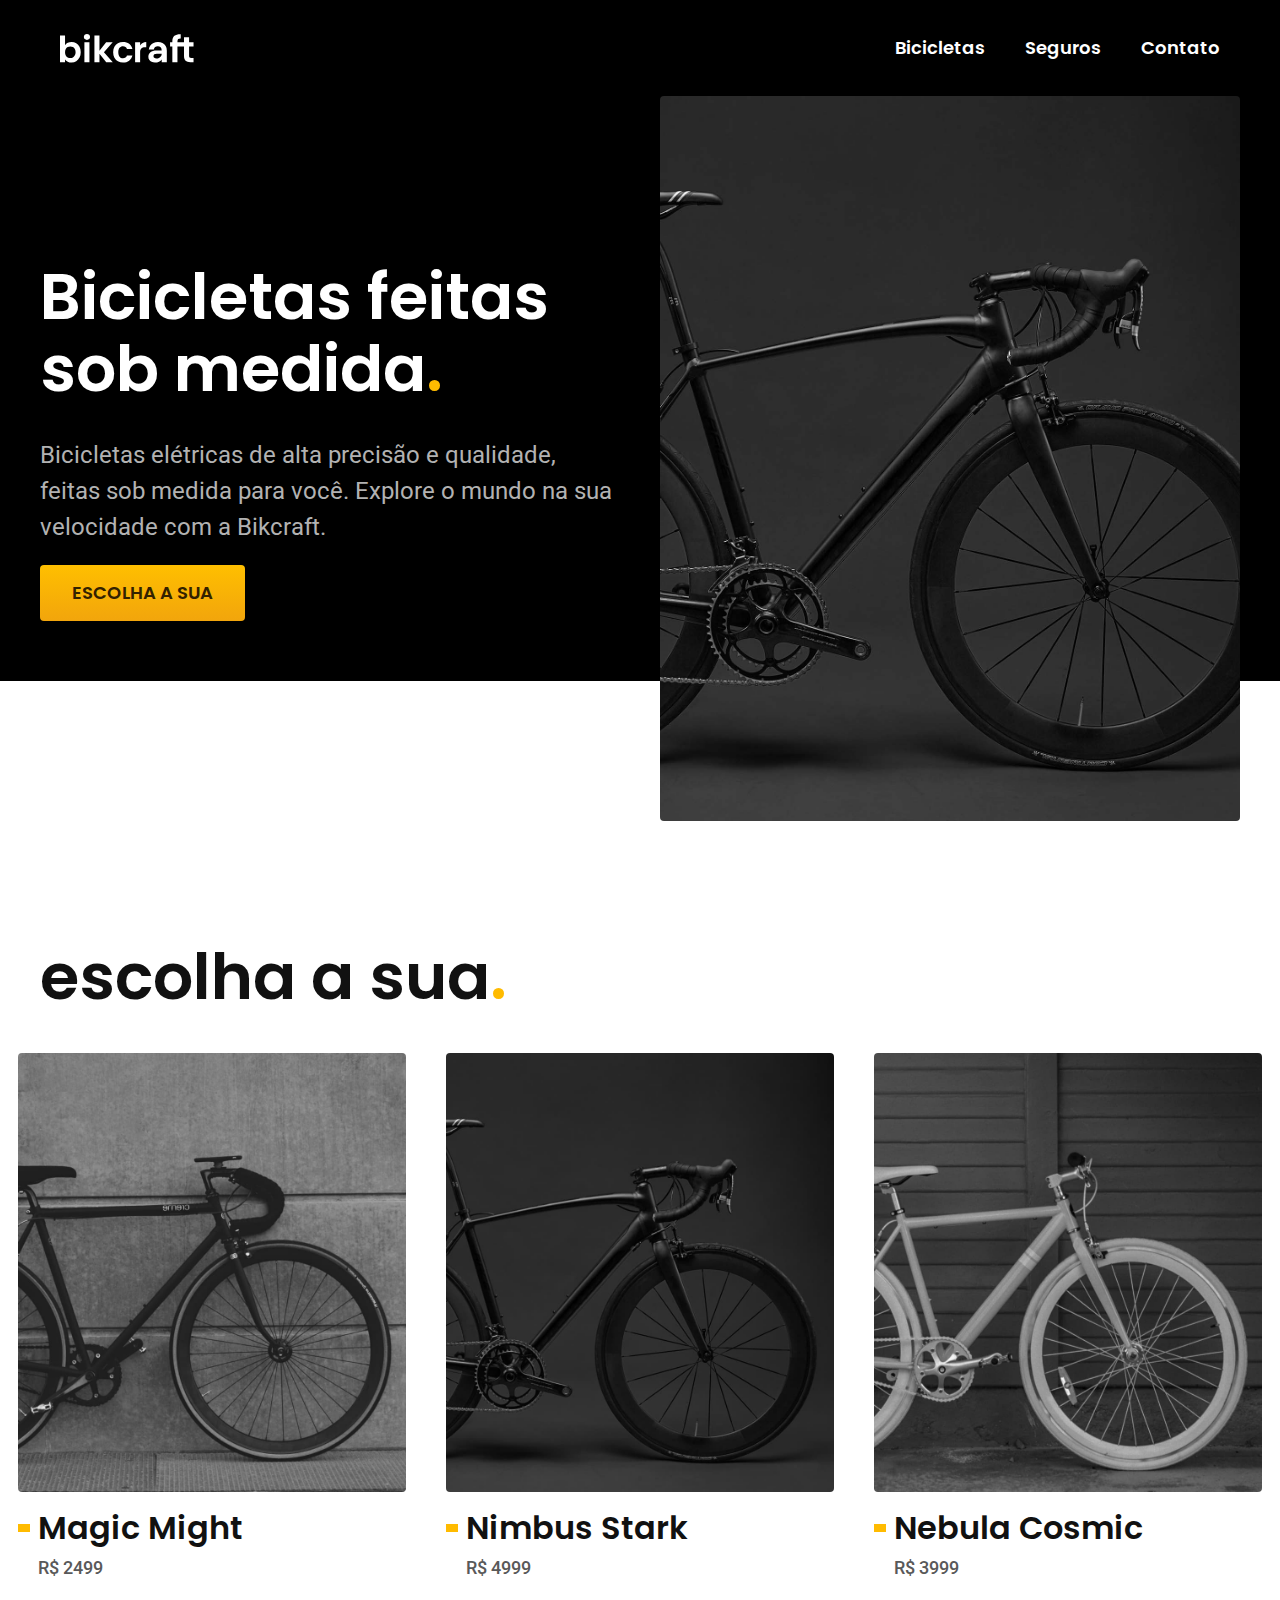
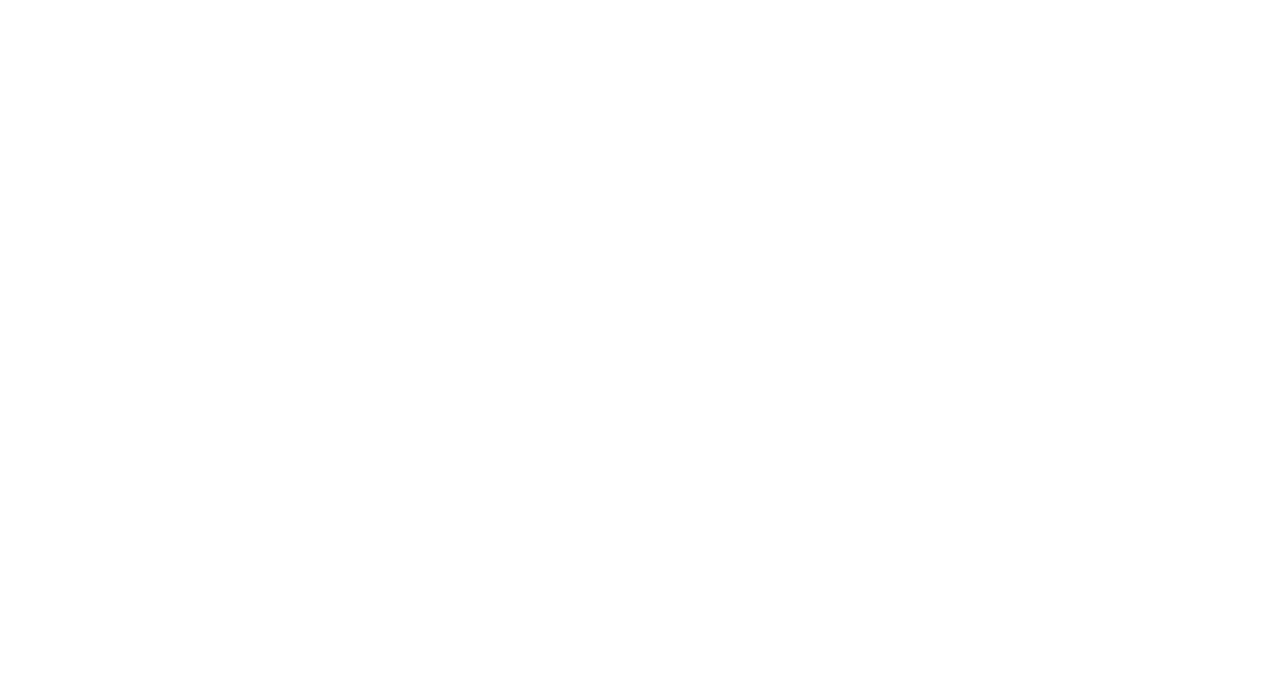
==== index.html @ 918ca27c "somes updates" ====
<!DOCTYPE html>
<html lang="pt-br">

<head>
  <meta charset="UTF-8">
  <meta http-equiv="X-UA-Compatible" content="IE=edge">
  <meta name="viewport" content="width=device-width, initial-scale=1.0">
  <title>Bikcraft - Bicicletas Elétricas</title>
  <meta name="description" content="Bicicletas elétricas de alta precisão e qualidade, feitas sob medida para o cliente. Explore o mundo na sua velocidade com a Bikcraft.">
  <link rel="preconnect" href="https://fonts.googleapis.com">
  <link rel="preconnect" href="https://fonts.gstatic.com" crossorigin>
  <link href="https://fonts.googleapis.com/css2?family=Poppins:wght@400;500;600&family=Roboto:wght@400;500&display=swap" rel="stylesheet">
  <link rel="stylesheet" href="./css/style.css">
</head>

<body>
  <header class="header-bg">
    <div class="header container">
      <a href="./">
        <img src="./img/bikcraft.svg" alt="Bikcraft">
      </a>
      <nav aria-label="primaria">
        <ul class="header-menu font-1-m-b cor-0">
          <li><a href="./bicicletas.html">Bicicletas</a></li>
          <li><a href="./seguros.html">Seguros</a></li>
          <li><a href="./contato.html">Contato</a></li>
        </ul>
      </nav>
    </div>
  </header>
  <main class="introducao-bg">
    <div class="introducao container">
      <div class="introducao-conteudo">
        <h1 class="font-1-xxl cor-0">Bicicletas feitas sob medida<span class="cor-p1">.</span></h1>
        <p class="font-2-l cor-5">Bicicletas elétricas de alta precisão e qualidade, feitas sob medida para você. Explore o mundo na sua velocidade com a Bikcraft.</p>
        <a class="botao" href="./bicicletas.html">Escolha a sua</a>
      </div>
      <div>
        <img src="./img/fotos/introducao.jpg" alt="Bicicleta elétrica preta">
      </div>
    </div>
  </main>
  <article class="bicicleta-lista">
    <h2 class="container font-1-xxl cor-11">escolha a sua<span class="cor-p1">.</span></h2>
    <ul >
      <li>
        <a href="./bicicletas/magic.html">
          <img src="./img/bicicletas/magic-home.jpg" alt="Bicileta Preta" width="460" height="520">
          <h3 class="font-1-xl cor-11">Magic Might</h3>
          <span class="font-2-m cor-8">R$ 2499</span>
        </a>
      </li>
      <li>
        <a href="./bicicletas/magic.html">
          <img src="./img/bicicletas/nimbus-home.jpg" alt="Bicileta Preta" width="460" height="520">
          <h3 class="font-1-xl cor-11">Nimbus Stark</h3>
          <span class="font-2-m cor-8">R$ 4999</span>
        </a>
      </li>
      <li>
        <a href="./bicicletas/magic.html">
          <img src="./img/bicicletas/nebula-home.jpg" alt="Bicicleta branca" width="460" height="520">
          <h3 class="font-1-xl cor-11">Nebula Cosmic</h3>
          <span class="font-2-m cor-8">R$ 3999</span>
        </a>
      </li>
    </ul>
  </article>
  <article class="tecnologia-bg"></article>
</body>

</html>
---- css/style.css ----
@import url(./global/global.css);
@import url(./utilidades/cores.css);
@import url(./utilidades/tipografia.css);
@import url(./global/header.css);

/* Utilidades */
@import url(./utilidades/componentes.css);

/* Home */

@import url(./home/introducao.css);

/* Bicicletas */

@import url(./bicicletas/bicicleta-lista.css);
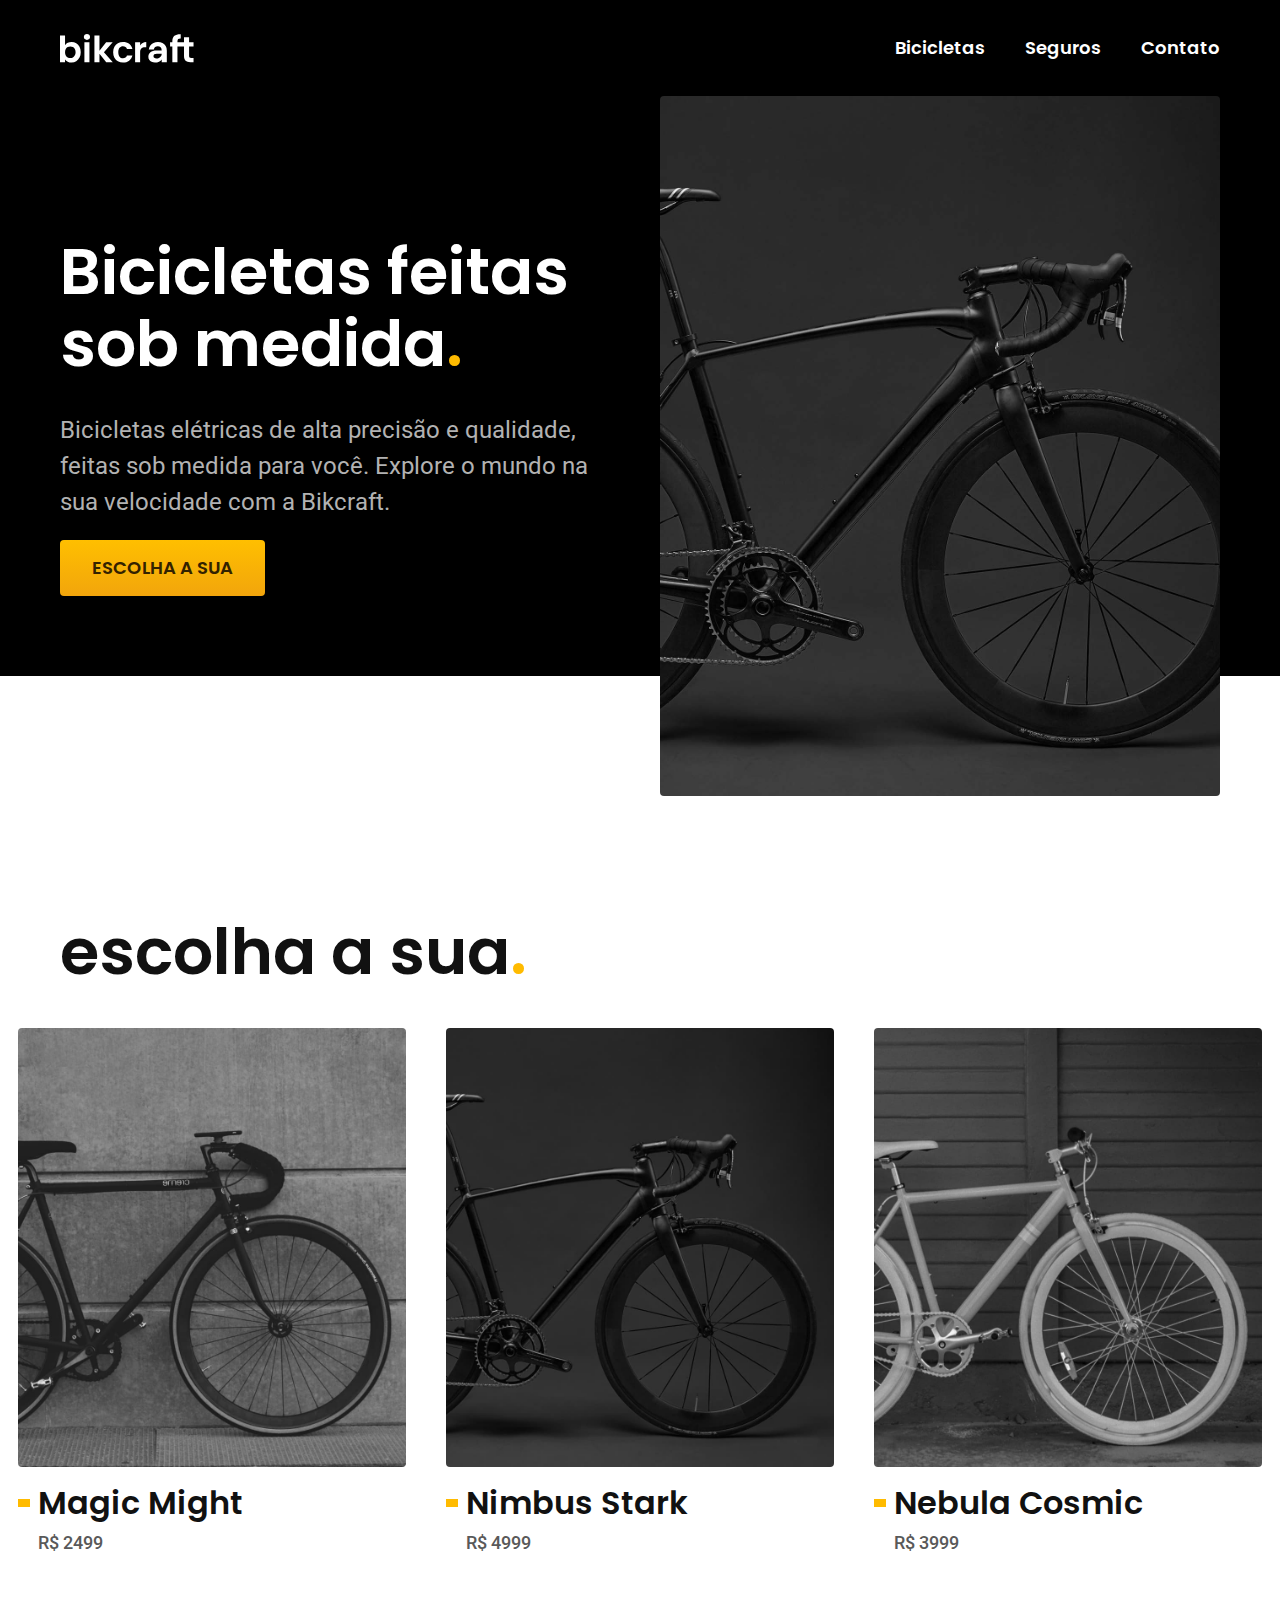
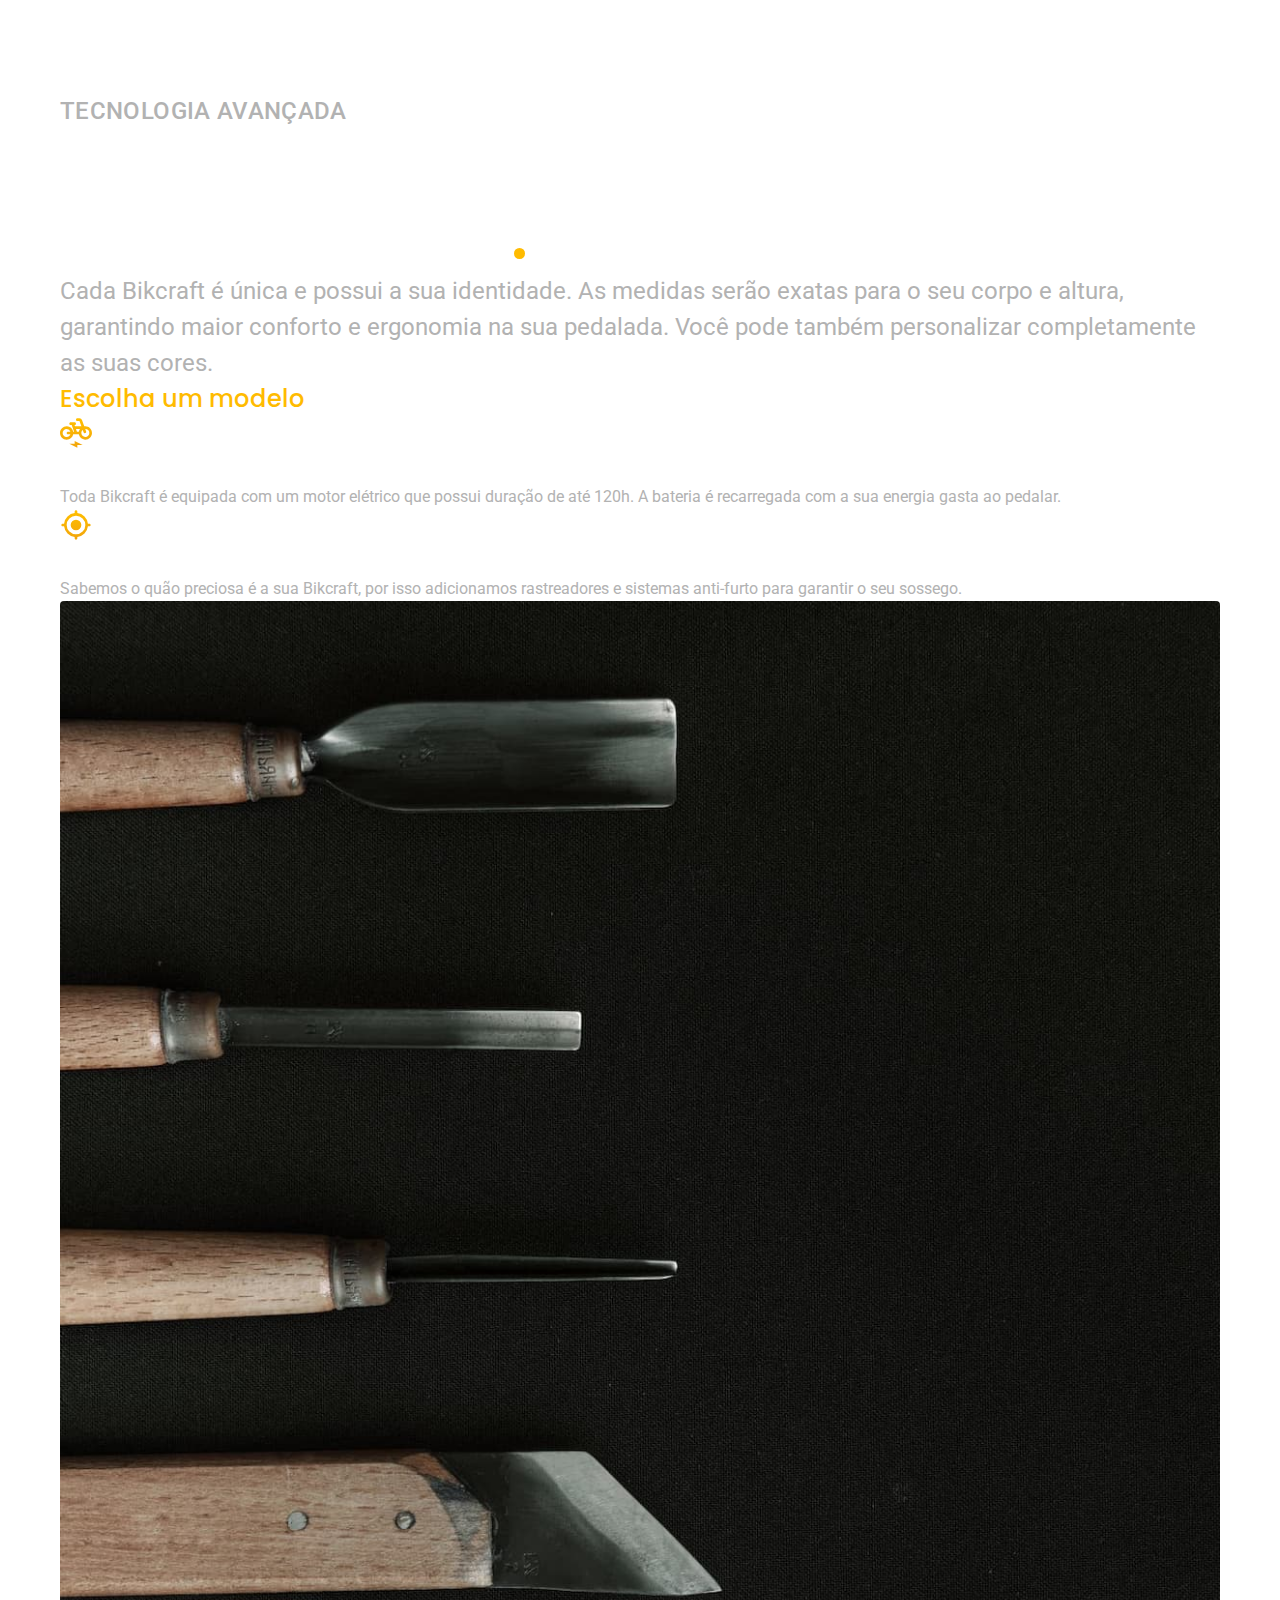
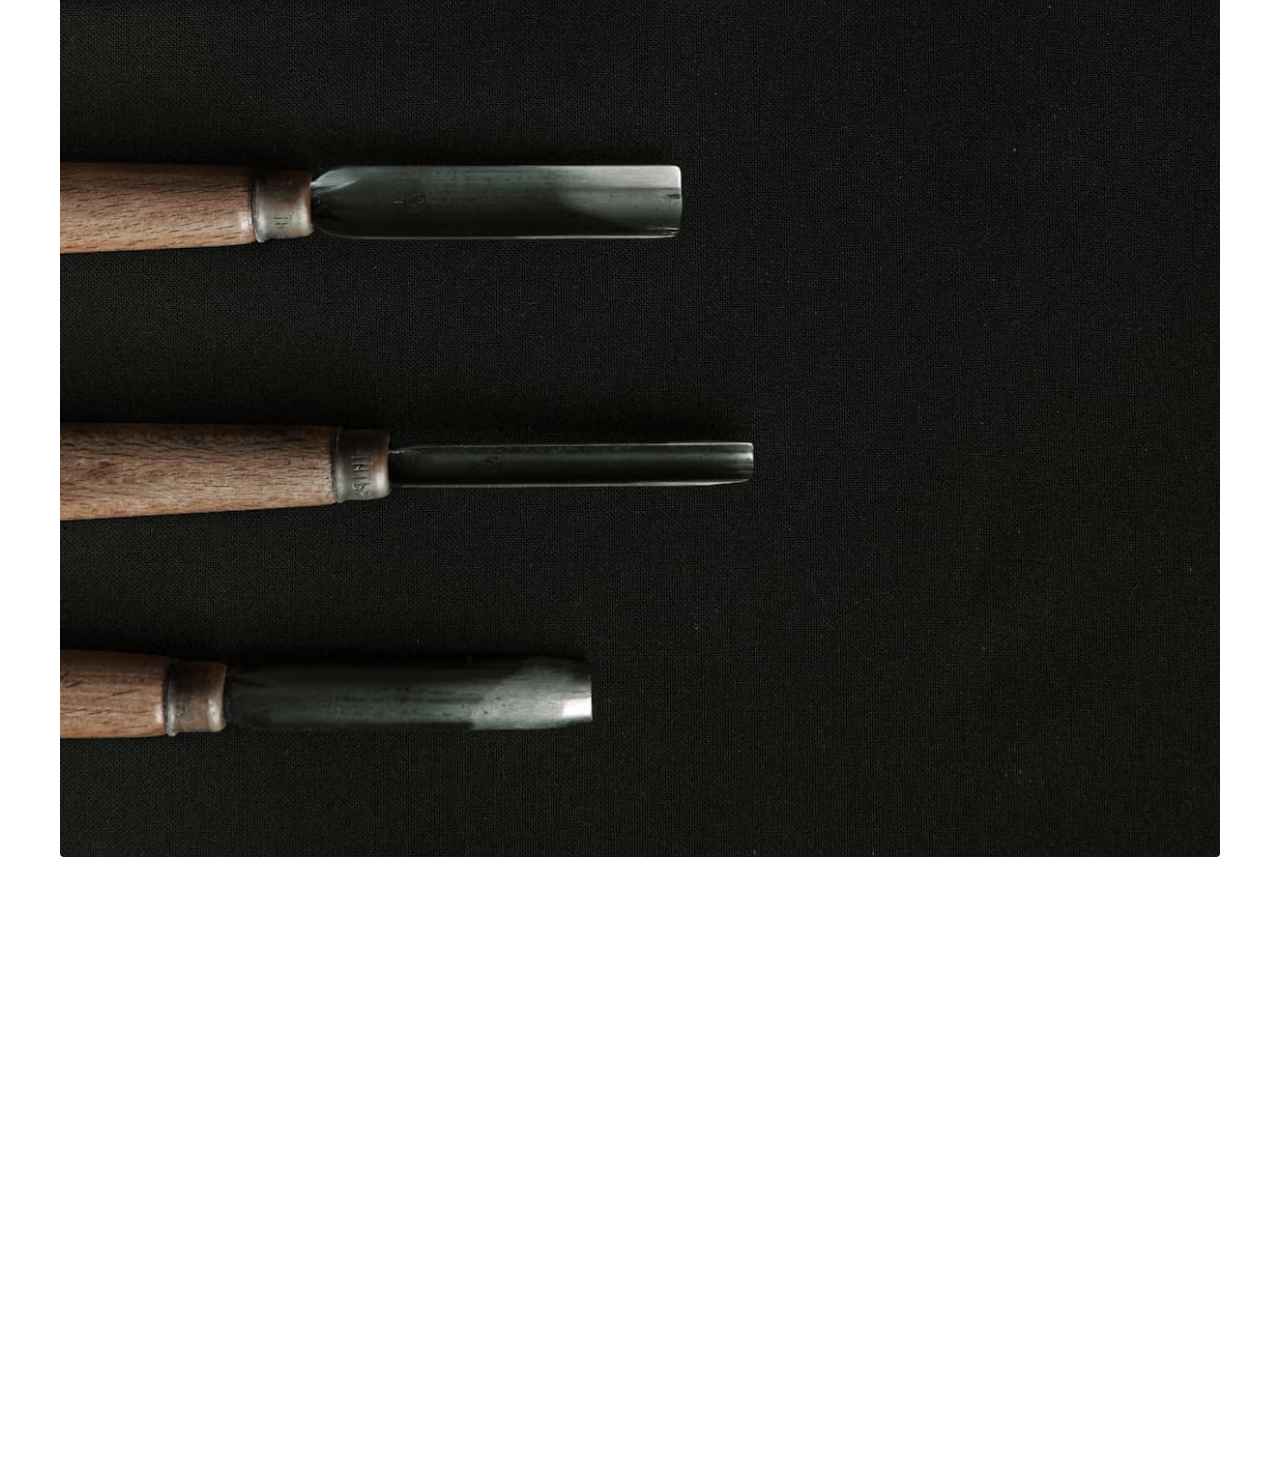
==== commit 0b84a131: "updates" ====
--- a/index.html
+++ b/index.html
@@ -11,6 +11,7 @@
   <link rel="preconnect" href="https://fonts.gstatic.com" crossorigin>
   <link href="https://fonts.googleapis.com/css2?family=Poppins:wght@400;500;600&family=Roboto:wght@400;500&display=swap" rel="stylesheet">
   <link rel="stylesheet" href="./css/style.css">
+  <link rel="shortcut icon" href="./favicon.svg" type="image/x-icon">
 </head>
 
 <body>
@@ -42,7 +43,7 @@
   </main>
   <article class="bicicleta-lista">
     <h2 class="container font-1-xxl cor-11">escolha a sua<span class="cor-p1">.</span></h2>
-    <ul >
+    <ul>
       <li>
         <a href="./bicicletas/magic.html">
           <img src="./img/bicicletas/magic-home.jpg" alt="Bicileta Preta" width="460" height="520">
@@ -66,7 +67,32 @@
       </li>
     </ul>
   </article>
-  <article class="tecnologia-bg"></article>
+  <article class="tecnologia-bg">
+    <div class="tecnologia container">
+      <div class="tecnologia-conteudo">
+        <span class="font-2-l-b cor-5">Tecnologia Avançada</span>
+        <h2 class="font-1-xxl cor-0">você escolhe as suas cores e componentes<span class="cor-p1">.</span>
+        </h2>
+        <p class="font-2-l cor-5">Cada Bikcraft é única e possui a sua identidade. As medidas serão exatas para o seu corpo e altura, garantindo maior conforto e ergonomia na sua pedalada. Você pode também personalizar completamente as suas cores.</p>
+        <a href="./bicicletas.html" class="font-1-l cor-p1">Escolha um modelo</a>
+        <div class="tecnologia-vantagens">
+          <div>
+            <img src="./img/icones/eletrica.svg" alt="">
+            <h3 class="cor-0 font-1-l">Motor Elétrico</h3>
+            <p class="font-2-s cor-5">Toda Bikcraft é equipada com um motor elétrico que possui duração de até 120h. A bateria é recarregada com a sua energia gasta ao pedalar.</p>
+          </div>
+          <div>
+            <img src="./img/icones/rastreador.svg" alt="">
+            <h3 class="cor-0 font-1-l">Rastreador</h3>
+            <p class="font-2-s cor-5">Sabemos o quão preciosa é a sua Bikcraft, por isso adicionamos rastreadores e sistemas anti-furto para garantir o seu sossego.</p>
+          </div>
+        </div>
+      </div>
+      <div class="tecnologia-imagem">
+        <img src="./img/fotos/tecnologia.jpg" alt="">
+      </div>
+    </div>
+  </article>
 </body>
 
 </html>--- a/css/style.css
+++ b/css/style.css
@@ -9,7 +9,8 @@
 /* Home */
 
 @import url(./home/introducao.css);
+@import url(./home/tecnologias.css);
 
 /* Bicicletas */
 
-@import url(./bicicletas/bicicleta-lista.css);+@import url(./bicicletas/bicicleta-lista.css);
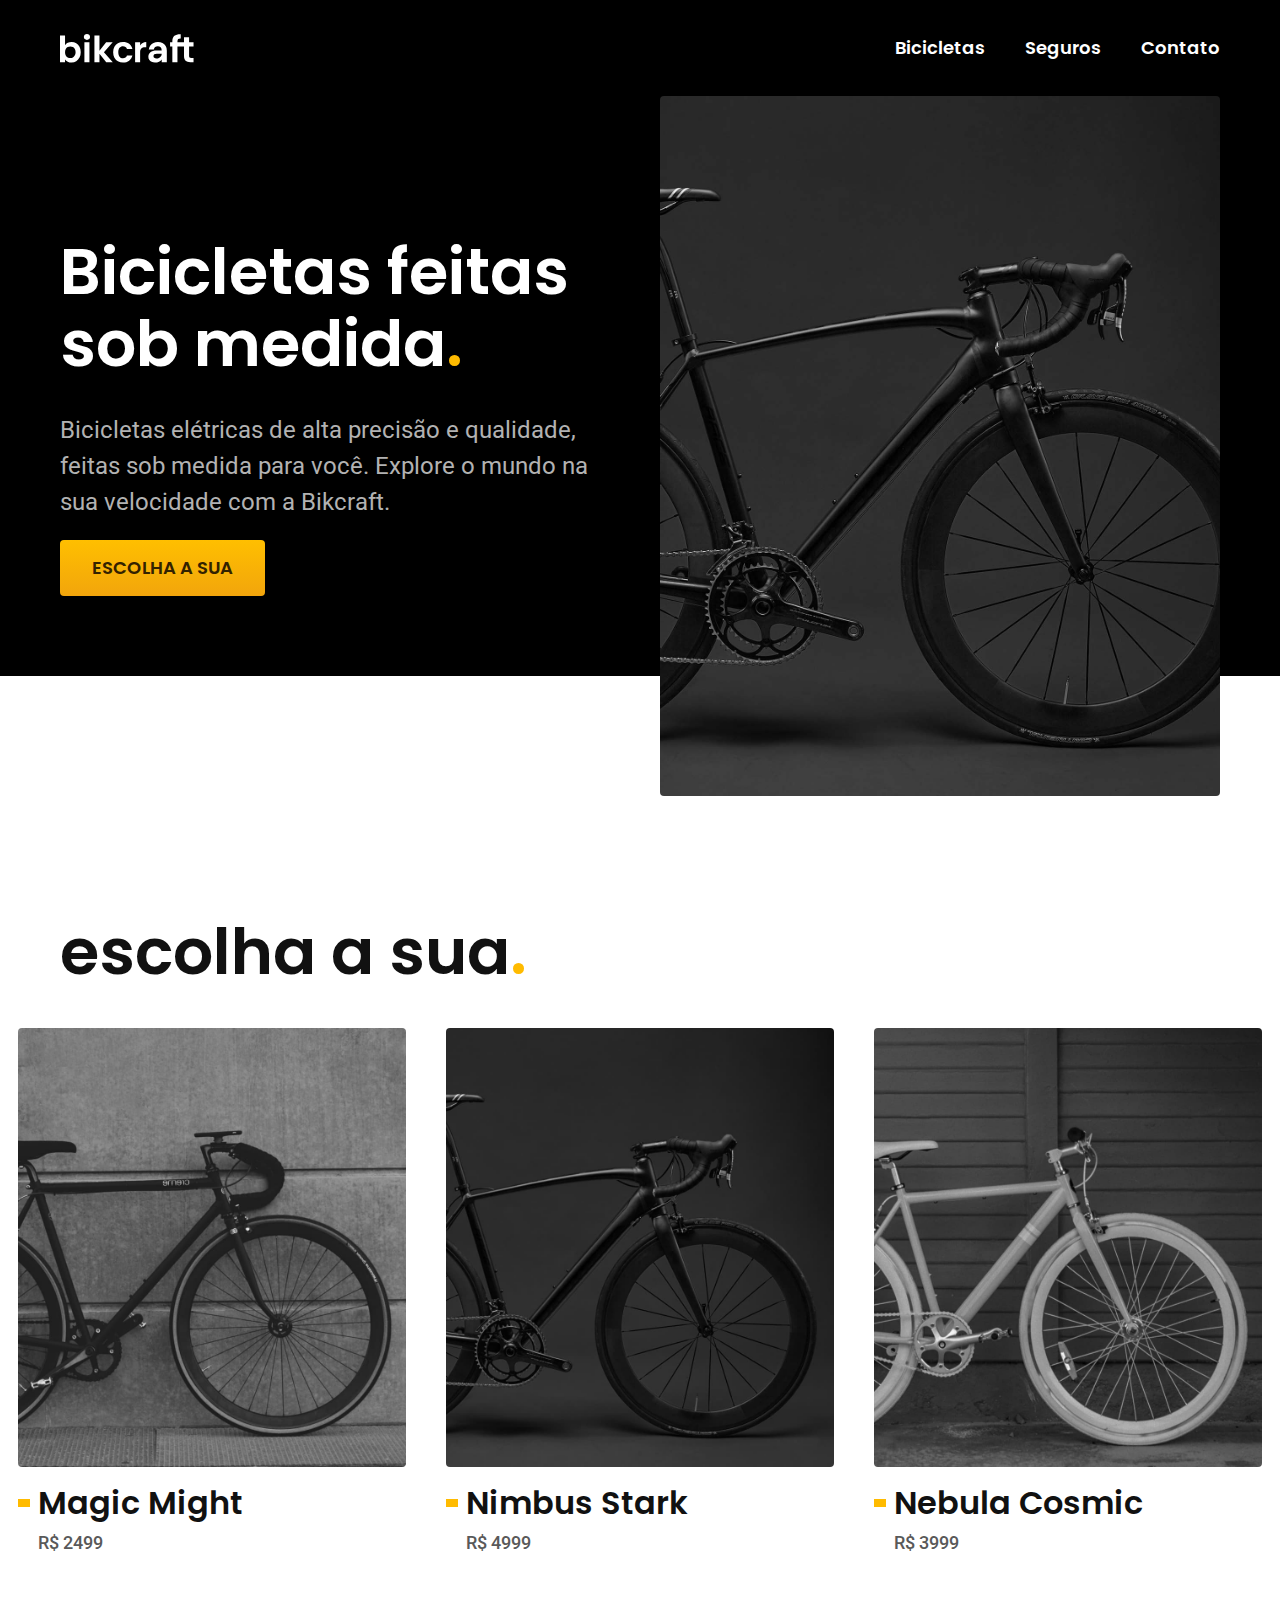
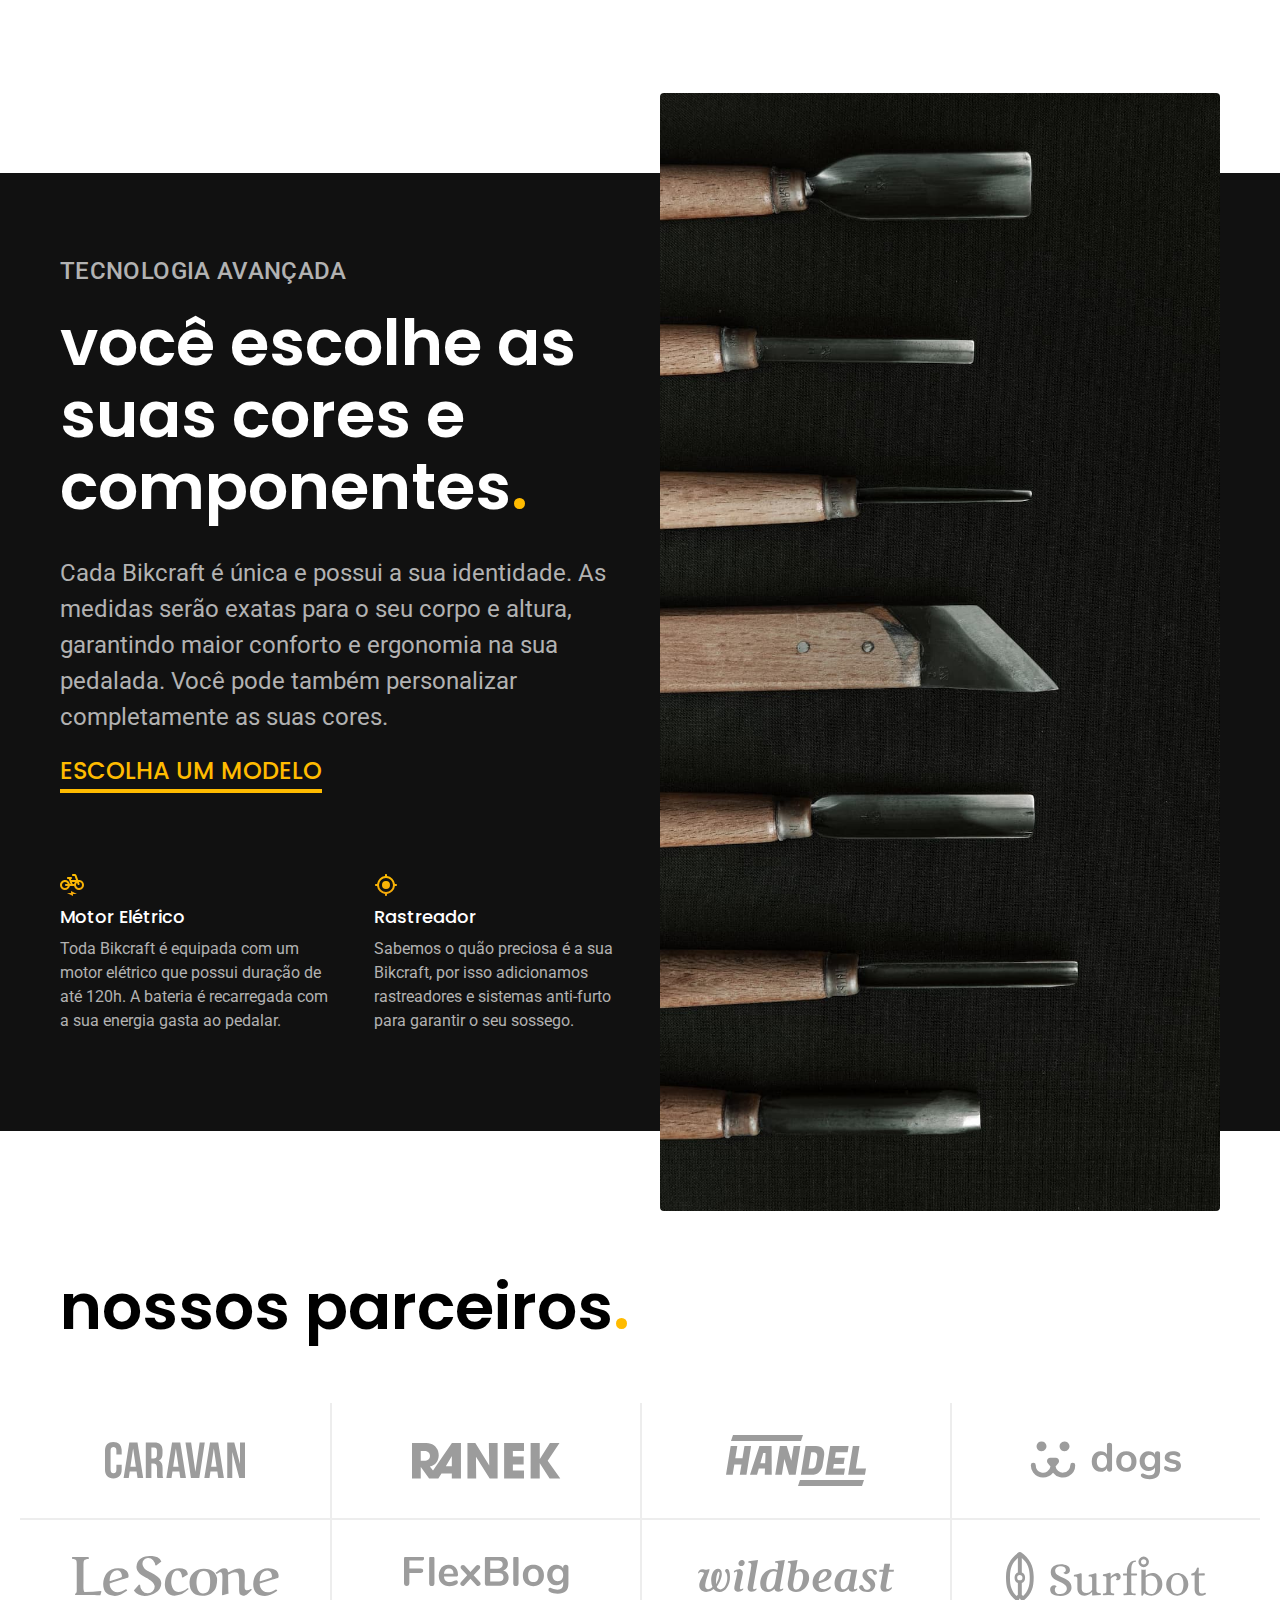
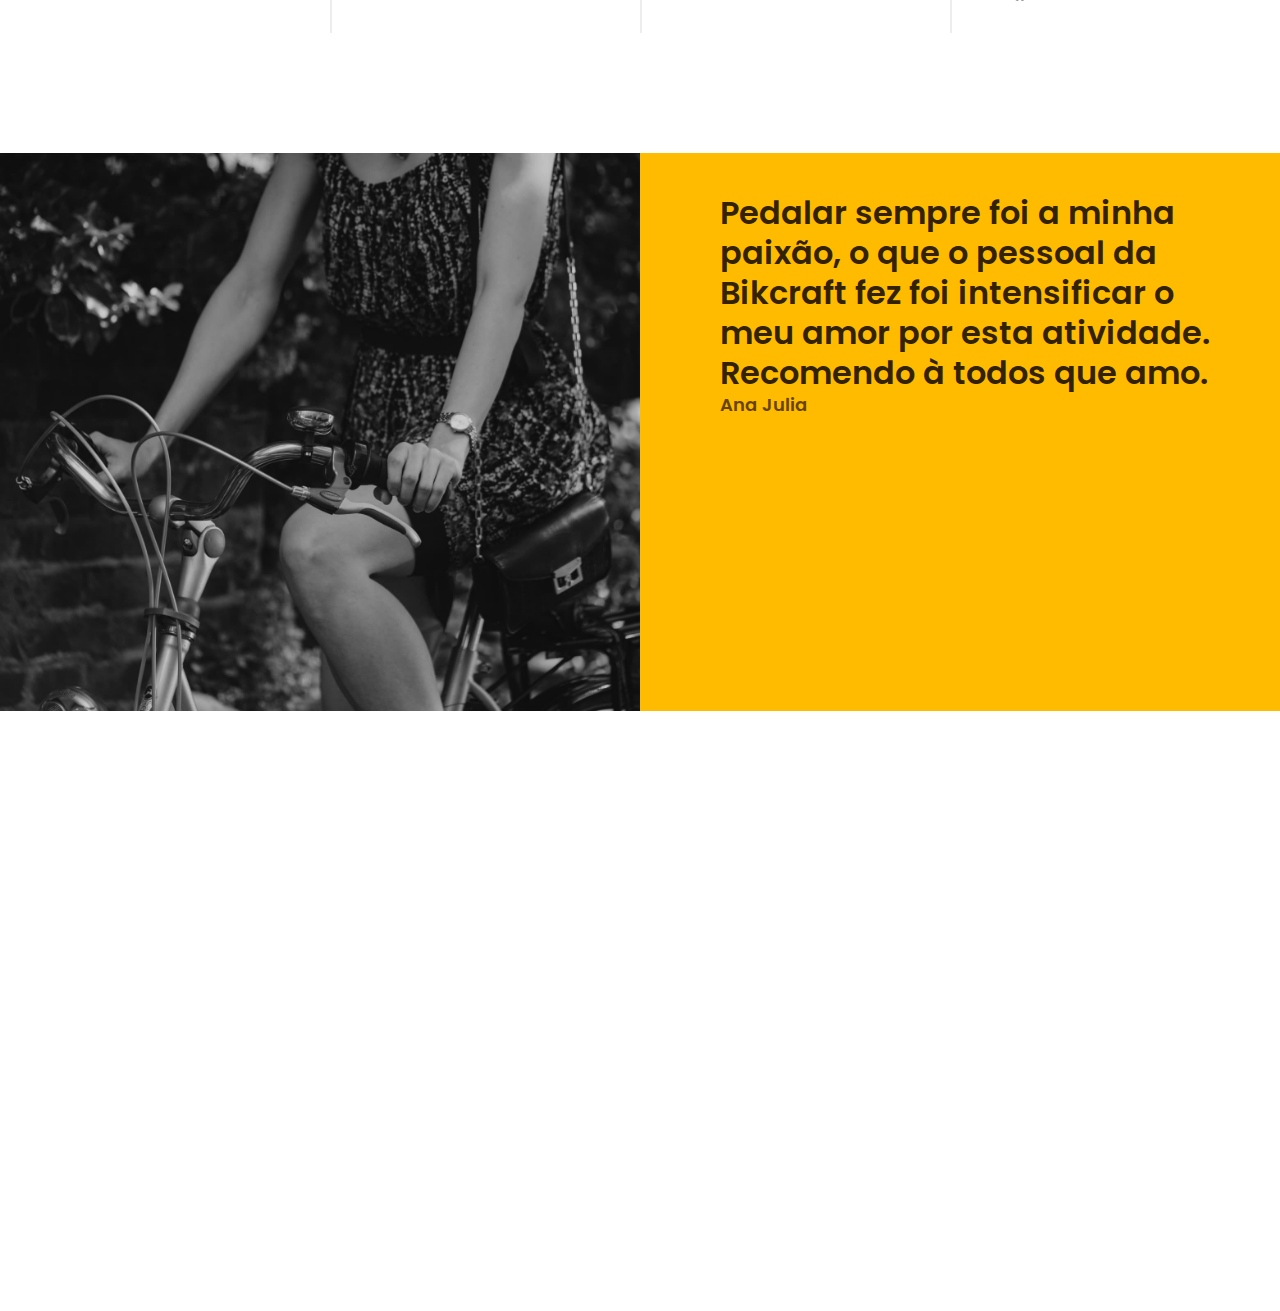
==== commit fef163d7: "some updates" ====
--- a/index.html
+++ b/index.html
@@ -41,7 +41,7 @@
       </div>
     </div>
   </main>
-  <article class="bicicleta-lista">
+  <article class="bicicletas-lista">
     <h2 class="container font-1-xxl cor-11">escolha a sua<span class="cor-p1">.</span></h2>
     <ul>
       <li>
@@ -77,13 +77,13 @@
         <a href="./bicicletas.html" class="font-1-l cor-p1">Escolha um modelo</a>
         <div class="tecnologia-vantagens">
           <div>
-            <img src="./img/icones/eletrica.svg" alt="">
-            <h3 class="cor-0 font-1-l">Motor Elétrico</h3>
+            <img src="./img/icones/eletrica.svg" width="24" height="24" alt="">
+            <h3 class="cor-0 font-1-m">Motor Elétrico</h3>
             <p class="font-2-s cor-5">Toda Bikcraft é equipada com um motor elétrico que possui duração de até 120h. A bateria é recarregada com a sua energia gasta ao pedalar.</p>
           </div>
           <div>
-            <img src="./img/icones/rastreador.svg" alt="">
-            <h3 class="cor-0 font-1-l">Rastreador</h3>
+            <img src="./img/icones/rastreador.svg" width="24" height="24" alt="">
+            <h3 class="cor-0 font-1-m">Rastreador</h3>
             <p class="font-2-s cor-5">Sabemos o quão preciosa é a sua Bikcraft, por isso adicionamos rastreadores e sistemas anti-furto para garantir o seu sossego.</p>
           </div>
         </div>
@@ -93,6 +93,28 @@
       </div>
     </div>
   </article>
+  <section class="parceiros" aria-label="Nossos Parceiros">
+    <h2 class="container font-1-xxl">nossos parceiros<span class="cor-p1">.</span></h2>
+    <ul>
+      <li><img src="./img/parceiros/caravan.svg" width="140" height="38" alt="Caravan"></li>
+      <li><img src="./img/parceiros/ranek.svg" width="149" height="36" alt="Ranek"></li>
+      <li><img src="./img/parceiros/handel.svg" width="140" height="50" alt="Handel"></li>
+      <li><img src="./img/parceiros/dogs.svg" width="152" height="39" alt="Dogs"></li>
+      <li><img src="./img/parceiros/lescone.svg" width="208" height="41" alt="LeScone"></li>
+      <li><img src="./img/parceiros/flexblog.svg" width="165" height="38" alt="FlexBlog"></li>
+      <li><img src="./img/parceiros/wildbeast.svg" width="196" height="34" alt="Wildbeast"></li>
+      <li><img src="./img/parceiros/surfbot.svg" width="200" height="49" alt="Surfbot"></li>
+    </ul>
+  </section>
+  <section class="depoimento" aria-label="Depoimento">
+    <div><img src="./img/fotos/depoimento.jpg" width="1560" height="1360" alt="Pessoa pedalando uma bicicleta Bikcraft"></div>
+    <div class="depoimento-conteudo">
+      <blockquote class="font-1-xl cor-p5">
+        <p>Pedalar sempre foi a minha paixão, o que o pessoal da Bikcraft fez foi intensificar o meu amor por esta atividade. Recomendo à todos que amo.</p>
+      </blockquote>
+      <span class="font-1-m-b cor-p4">Ana Julia</span>
+    </div>
+  </section>
 </body>
 
 </html>--- a/css/style.css
+++ b/css/style.css
@@ -10,7 +10,10 @@
 
 @import url(./home/introducao.css);
 @import url(./home/tecnologias.css);
+@import url(./home/parceiros.css);
+@import url(./home/depoimento.css);
+
 
 /* Bicicletas */
 
-@import url(./bicicletas/bicicleta-lista.css);
+@import url(./bicicletas/bicicletas-lista.css);
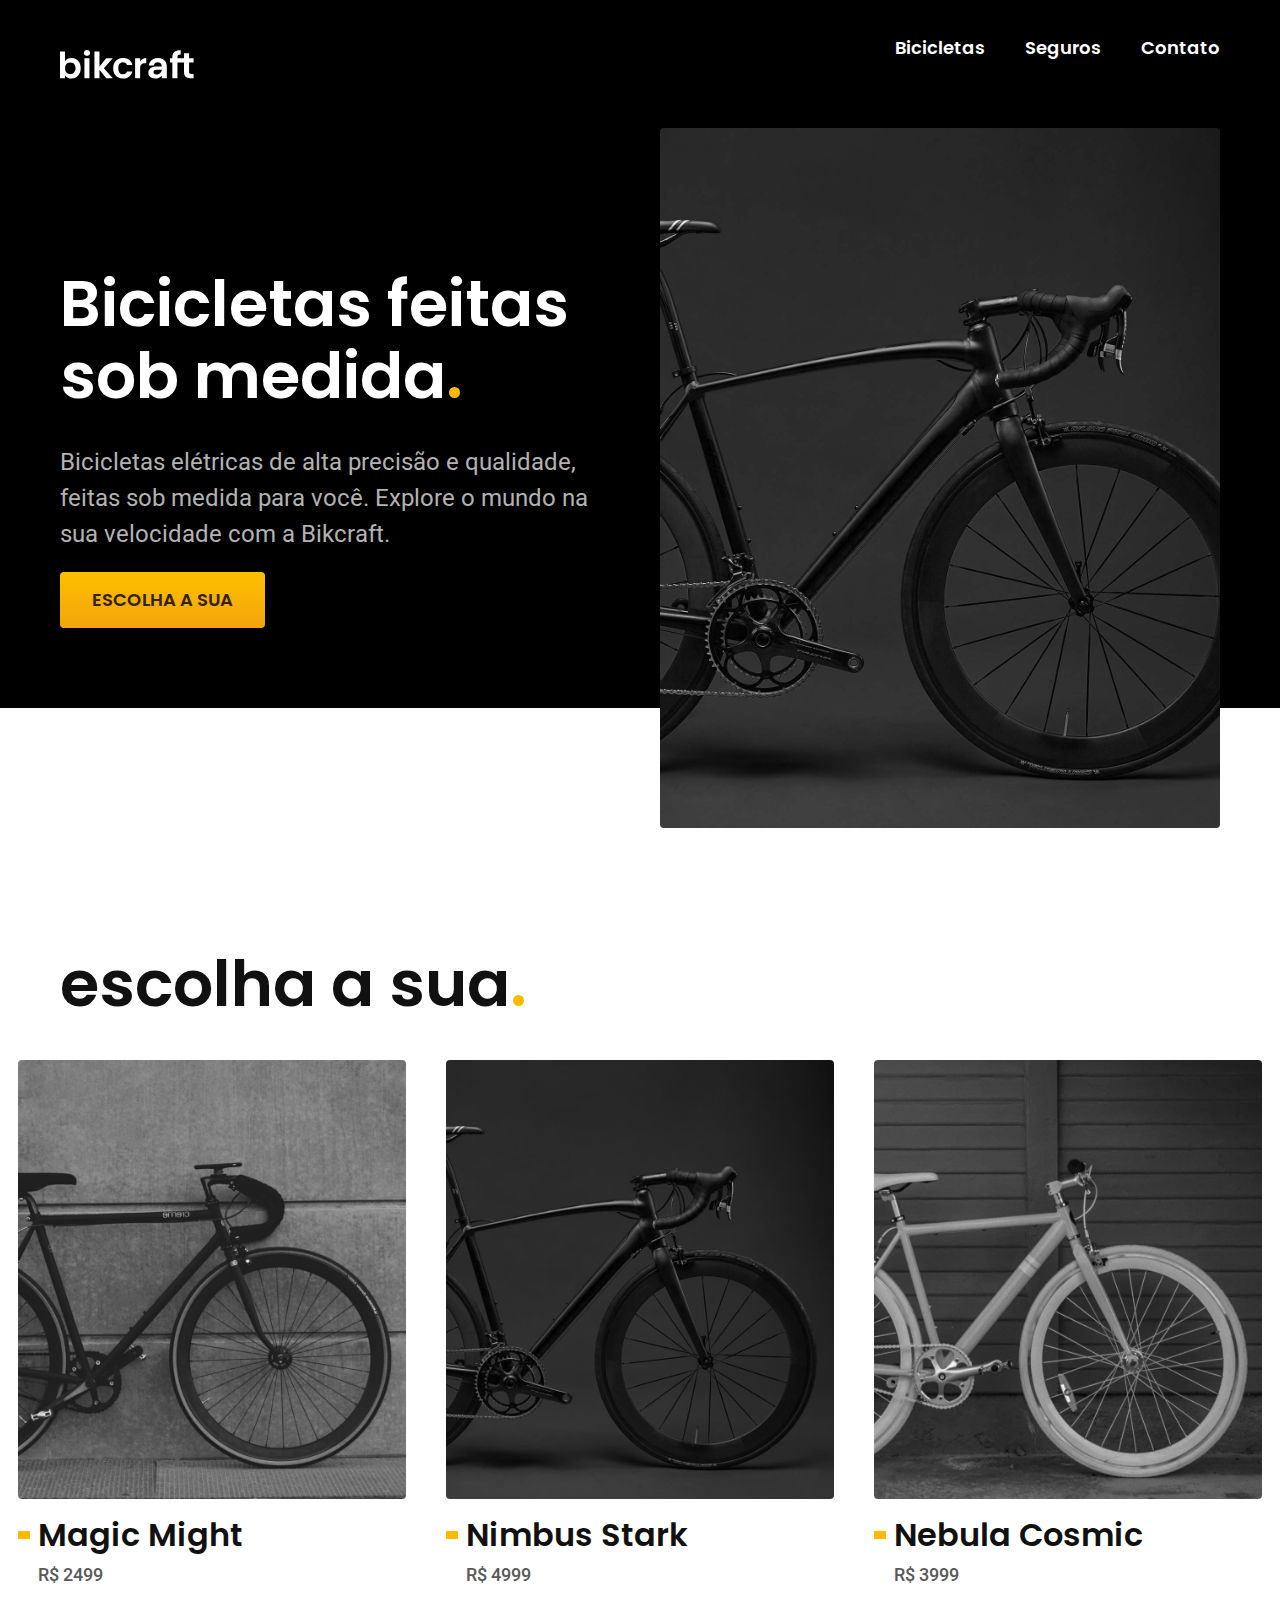
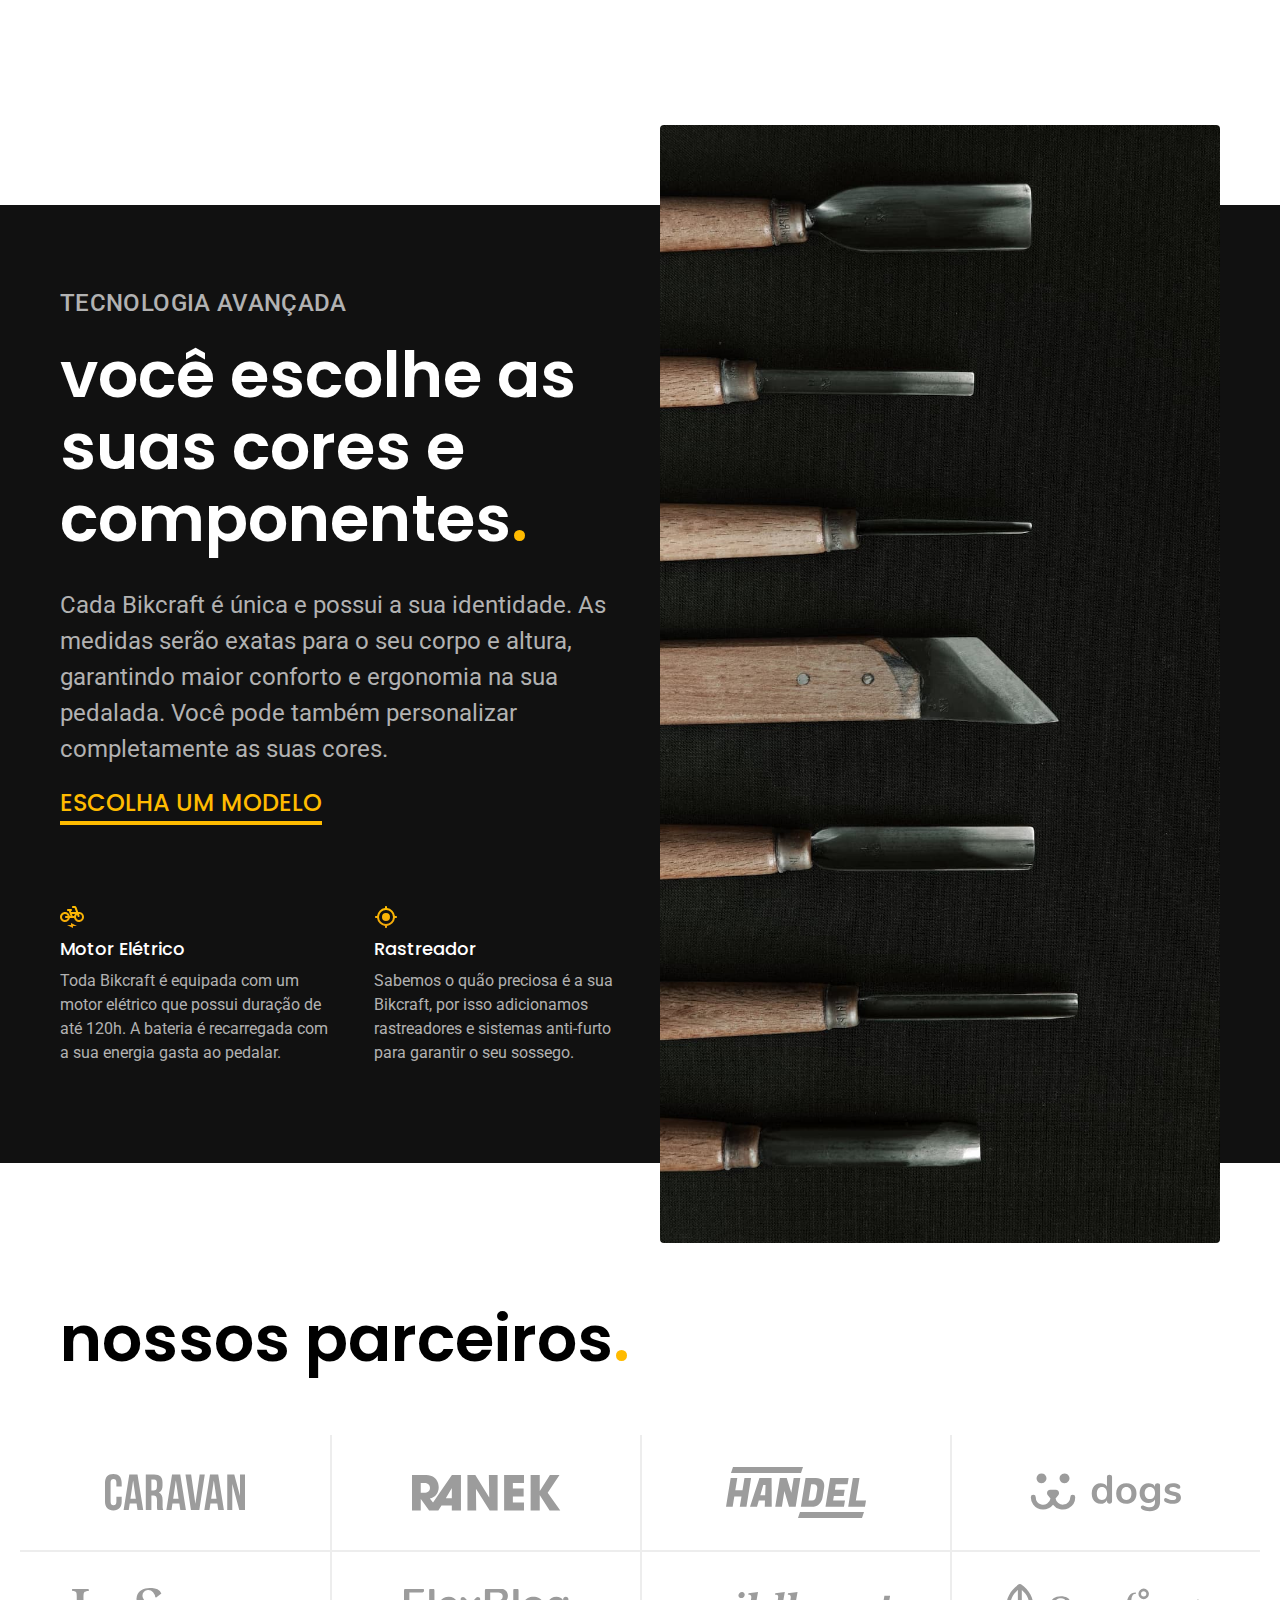
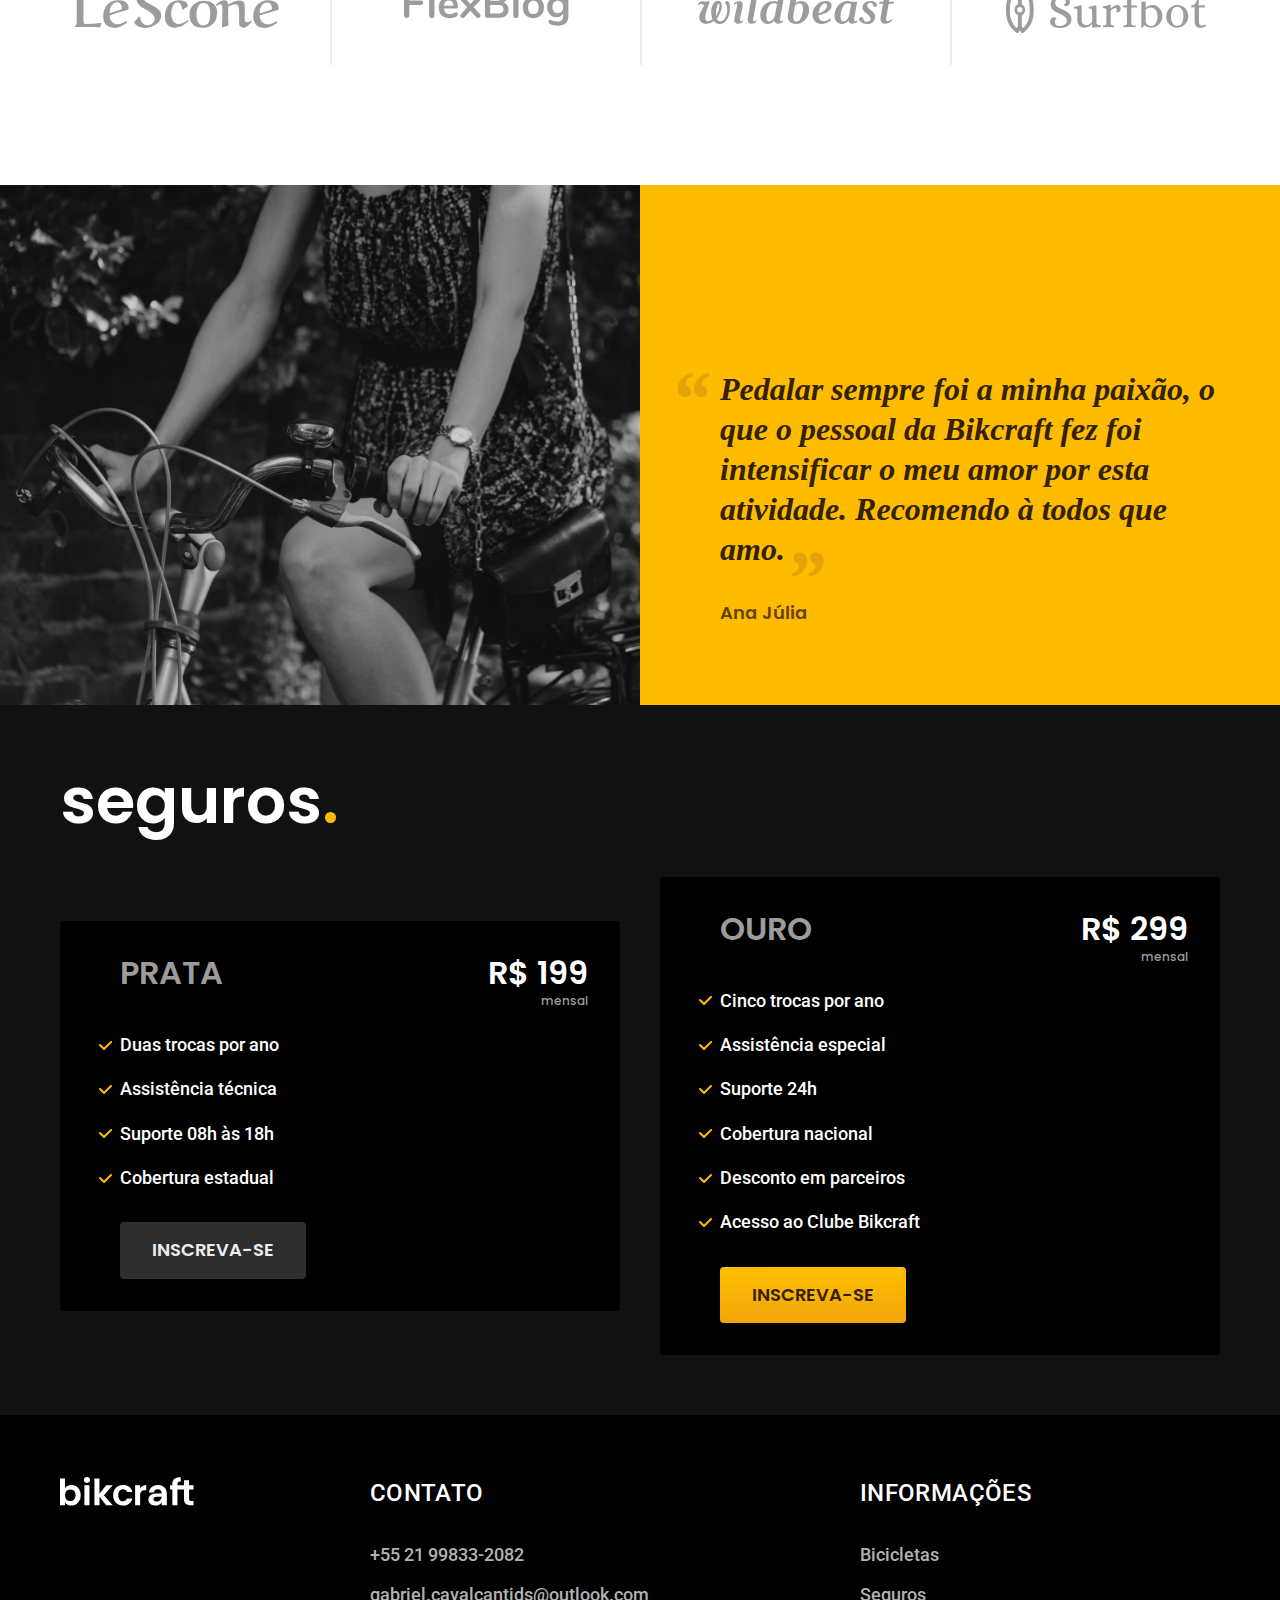
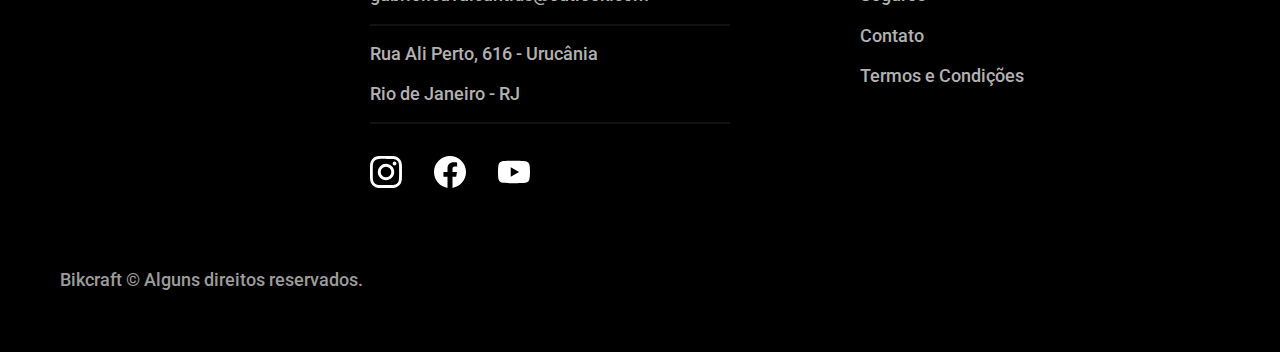
==== commit 2ded05ec: "home page and other things finished" ====
--- a/index.html
+++ b/index.html
@@ -9,7 +9,7 @@
   <meta name="description" content="Bicicletas elétricas de alta precisão e qualidade, feitas sob medida para o cliente. Explore o mundo na sua velocidade com a Bikcraft.">
   <link rel="preconnect" href="https://fonts.googleapis.com">
   <link rel="preconnect" href="https://fonts.gstatic.com" crossorigin>
-  <link href="https://fonts.googleapis.com/css2?family=Poppins:wght@400;500;600&family=Roboto:wght@400;500&display=swap" rel="stylesheet">
+  <link href="https://fonts.googleapis.com/css2?family=Merriweather:ital,wght@1,900&family=Poppins:wght@400;500;600&family=Roboto:wght@400;500&display=swap" rel="stylesheet">
   <link rel="stylesheet" href="./css/style.css">
   <link rel="shortcut icon" href="./favicon.svg" type="image/x-icon">
 </head>
@@ -112,9 +112,75 @@
       <blockquote class="font-1-xl cor-p5">
         <p>Pedalar sempre foi a minha paixão, o que o pessoal da Bikcraft fez foi intensificar o meu amor por esta atividade. Recomendo à todos que amo.</p>
       </blockquote>
-      <span class="font-1-m-b cor-p4">Ana Julia</span>
+      <span class="font-1-m-b cor-p4">Ana Júlia</span>
     </div>
   </section>
+  <article class="seguros-bg">
+    <div class="seguros container">
+      <h2 class="font-1-xxl cor-0">seguros<span class="cor-p1">.</span></h2>
+      <div class="seguros-item">
+        <h3 class="font-1-xl cor-6">PRATA</h3>
+        <span class="font-1-xl cor-0">
+          R$ 199
+          <span class="font-1-xs cor-6">mensal</span>
+        </span>
+        <ul class="font-2-m cor-0">
+          <li>Duas trocas por ano</li>
+          <li>Assistência técnica</li>
+          <li>Suporte 08h às 18h</li>
+          <li>Cobertura estadual</li>
+        </ul>
+        <a class="botao secundario" href="./orcamento.html">Inscreva-se</a>
+      </div>
+      <div class="seguros-item">
+        <h3 class="font-1-xl cor-6">OURO</h3>
+        <span class="font-1-xl cor-0">
+          R$ 299
+          <span class="font-1-xs cor-6">mensal</span>
+        </span>
+        <ul class="font-2-m cor-0">
+          <li>Cinco trocas por ano</li>
+          <li>Assistência especial</li>
+          <li>Suporte 24h</li>
+          <li>Cobertura nacional</li>
+          <li>Desconto em parceiros</li>
+          <li>Acesso ao Clube Bikcraft</li>
+        </ul>
+        <a class="botao" href="./orcamento.html">Inscreva-se</a>
+      </div>
+    </div>
+  </article>
+  <footer class="footer-bg">
+    <div class="footer container">
+      <img src="./img/bikcraft.svg" width="136" height="32" alt="Bikcraft">
+      <div class="footer-contato">
+        <h3 class="font-2-l-b cor-0">Contato</h3>
+        <ul class="font-2-m cor-5">
+          <li><a href="tel:+5521998332082">+55 21 99833-2082</a></li>
+          <li><a href="mailto:gabriel.cavalcantids@outlook.com">gabriel.cavalcantids@outlook.com</a></li>
+          <li>Rua Ali Perto, 616 - Urucânia</li>
+          <li>Rio de Janeiro - RJ</li>
+        </ul>
+        <div class="footer-redes">
+          <a href="www.instagram.com/eugabrielcrf/"><img src="./img/redes/instagram.svg" width="32" height="32" alt="Instagram"></a>
+          <a href="./"><img src="./img/redes/facebook.svg" width="32" height="32" alt="Facebook"></a>
+          <a href="./"><img src="./img/redes/youtube.svg" width="32" height="32" alt="Youtube"></a>
+        </div>
+      </div>
+      <div class="footer-informacoes">
+        <h3 class="font-2-l-b cor-0">Informações</h3>
+        <nav>
+          <ul class="font-2-m cor-5">
+            <li><a href="./bicicletas.html">Bicicletas</a></li>
+            <li><a href="./seguros.html">Seguros</a></li>
+            <li><a href="./contato.html">Contato</a></li>
+            <li><a href="./termos.html">Termos e Condições</a></li>
+          </ul>
+        </nav>
+      </div>
+      <p class="footer-copy font-2-m cor-6">Bikcraft © Alguns direitos reservados.</p>
+    </div>
+  </footer>
 </body>
 
 </html>--- a/css/style.css
+++ b/css/style.css
@@ -12,8 +12,8 @@
 @import url(./home/tecnologias.css);
 @import url(./home/parceiros.css);
 @import url(./home/depoimento.css);
+@import url(./home/seguros.css);
+@import url(./home/footer.css);
 
-
-/* Bicicletas */
-
-@import url(./bicicletas/bicicletas-lista.css);
+/* Bicicletas */ @import
+  url(./bicicletas/bicicletas-lista.css);
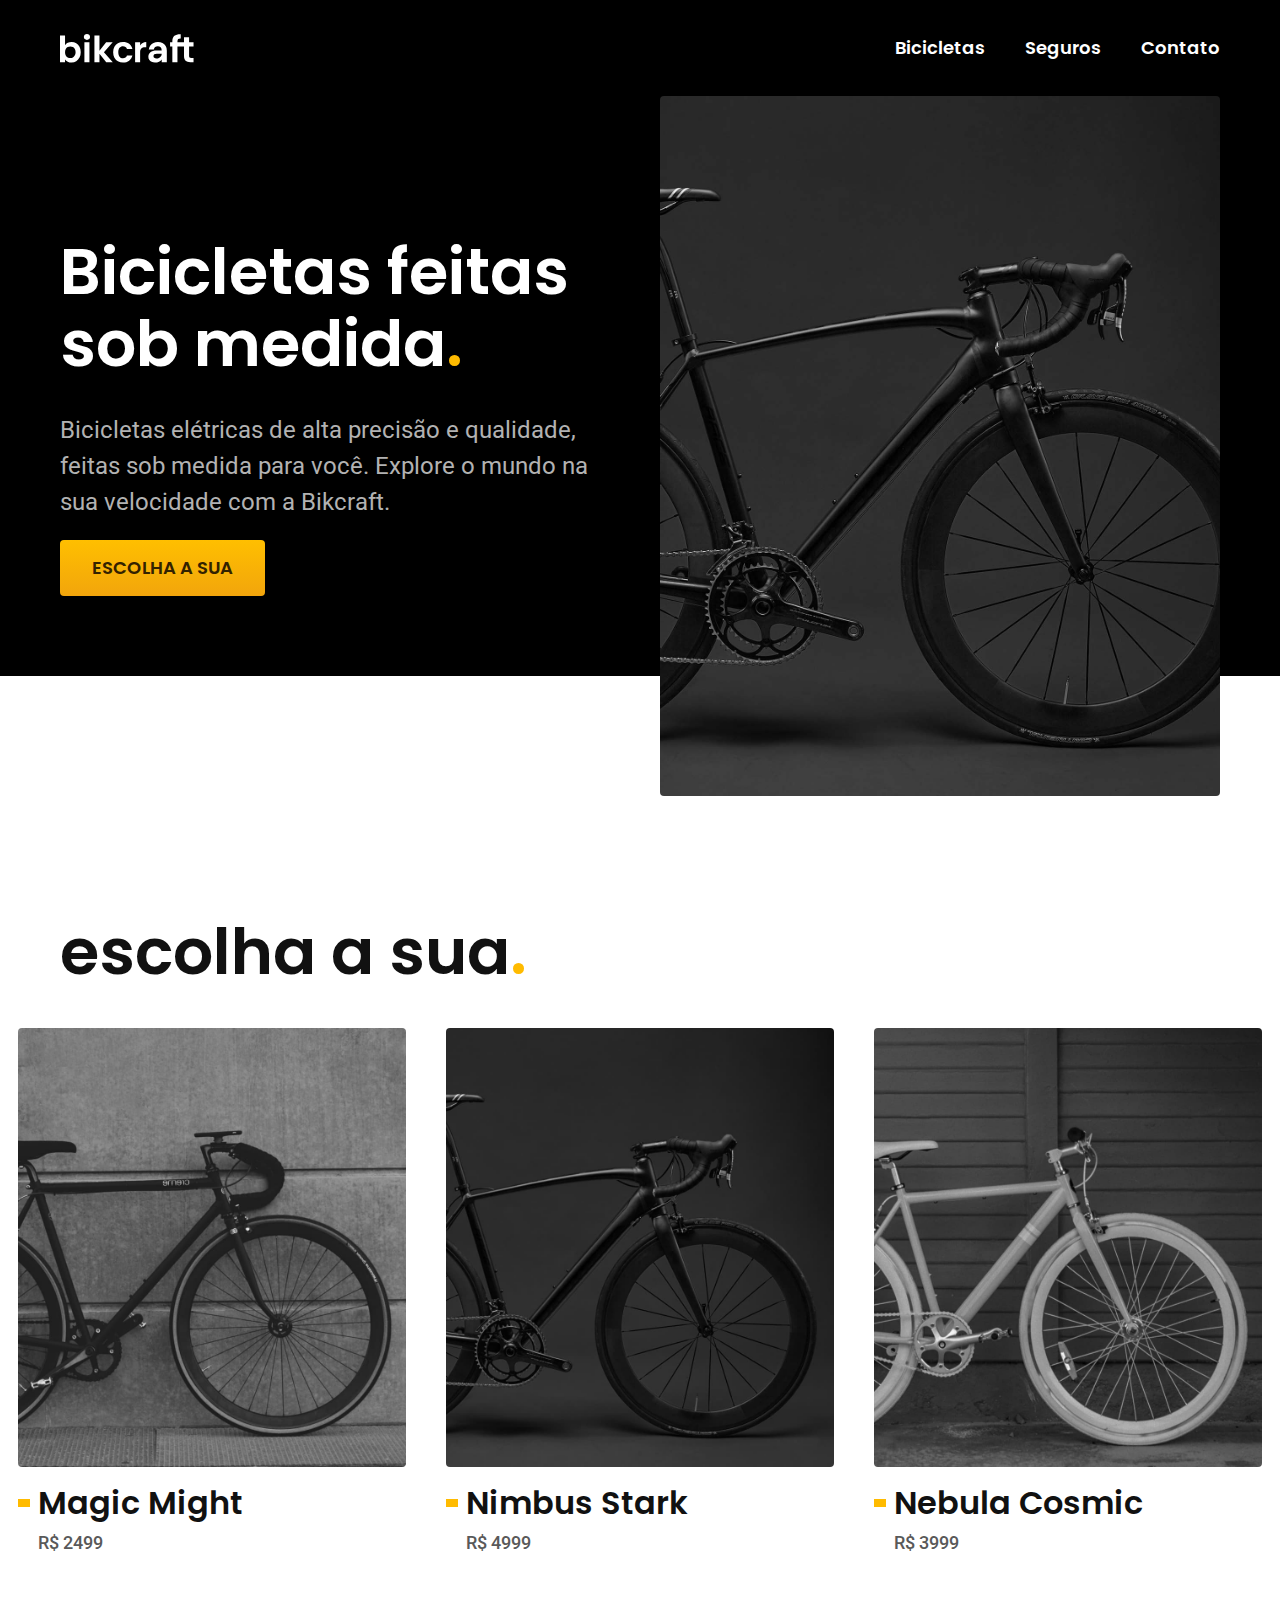
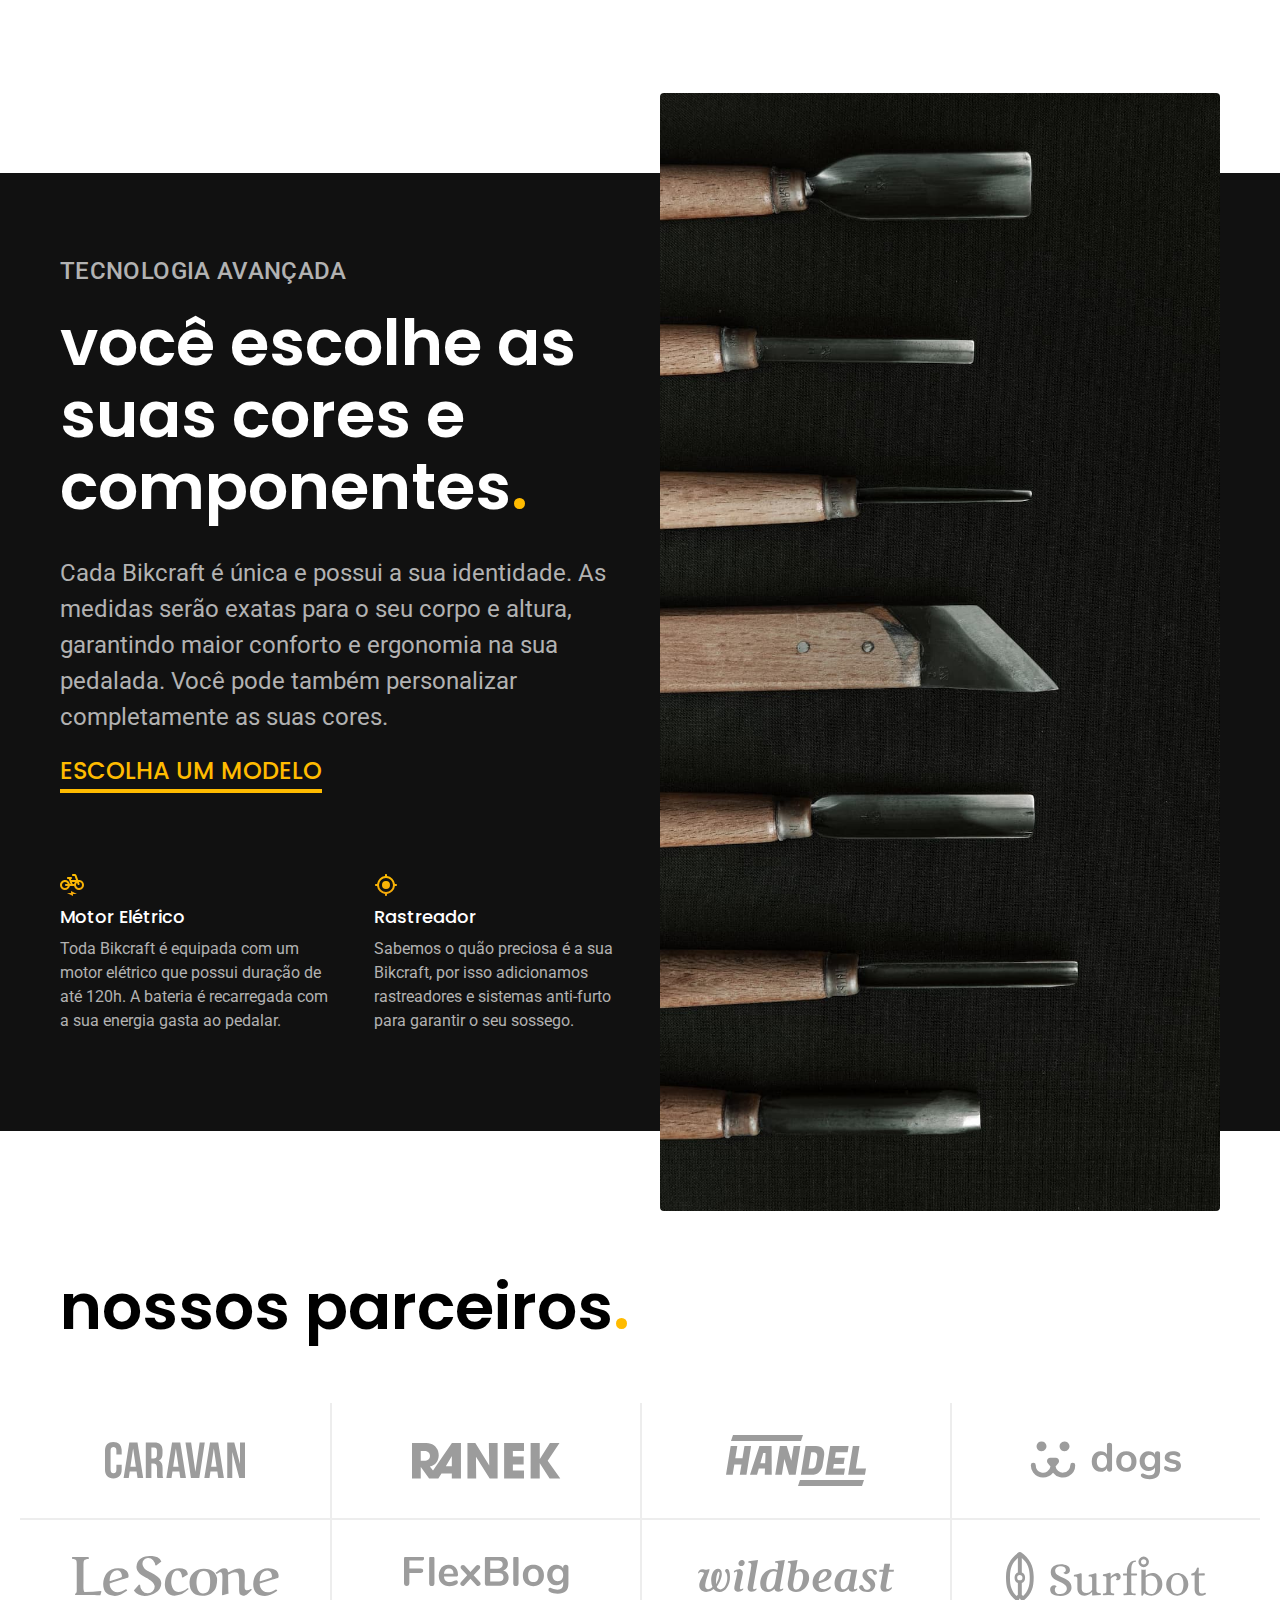
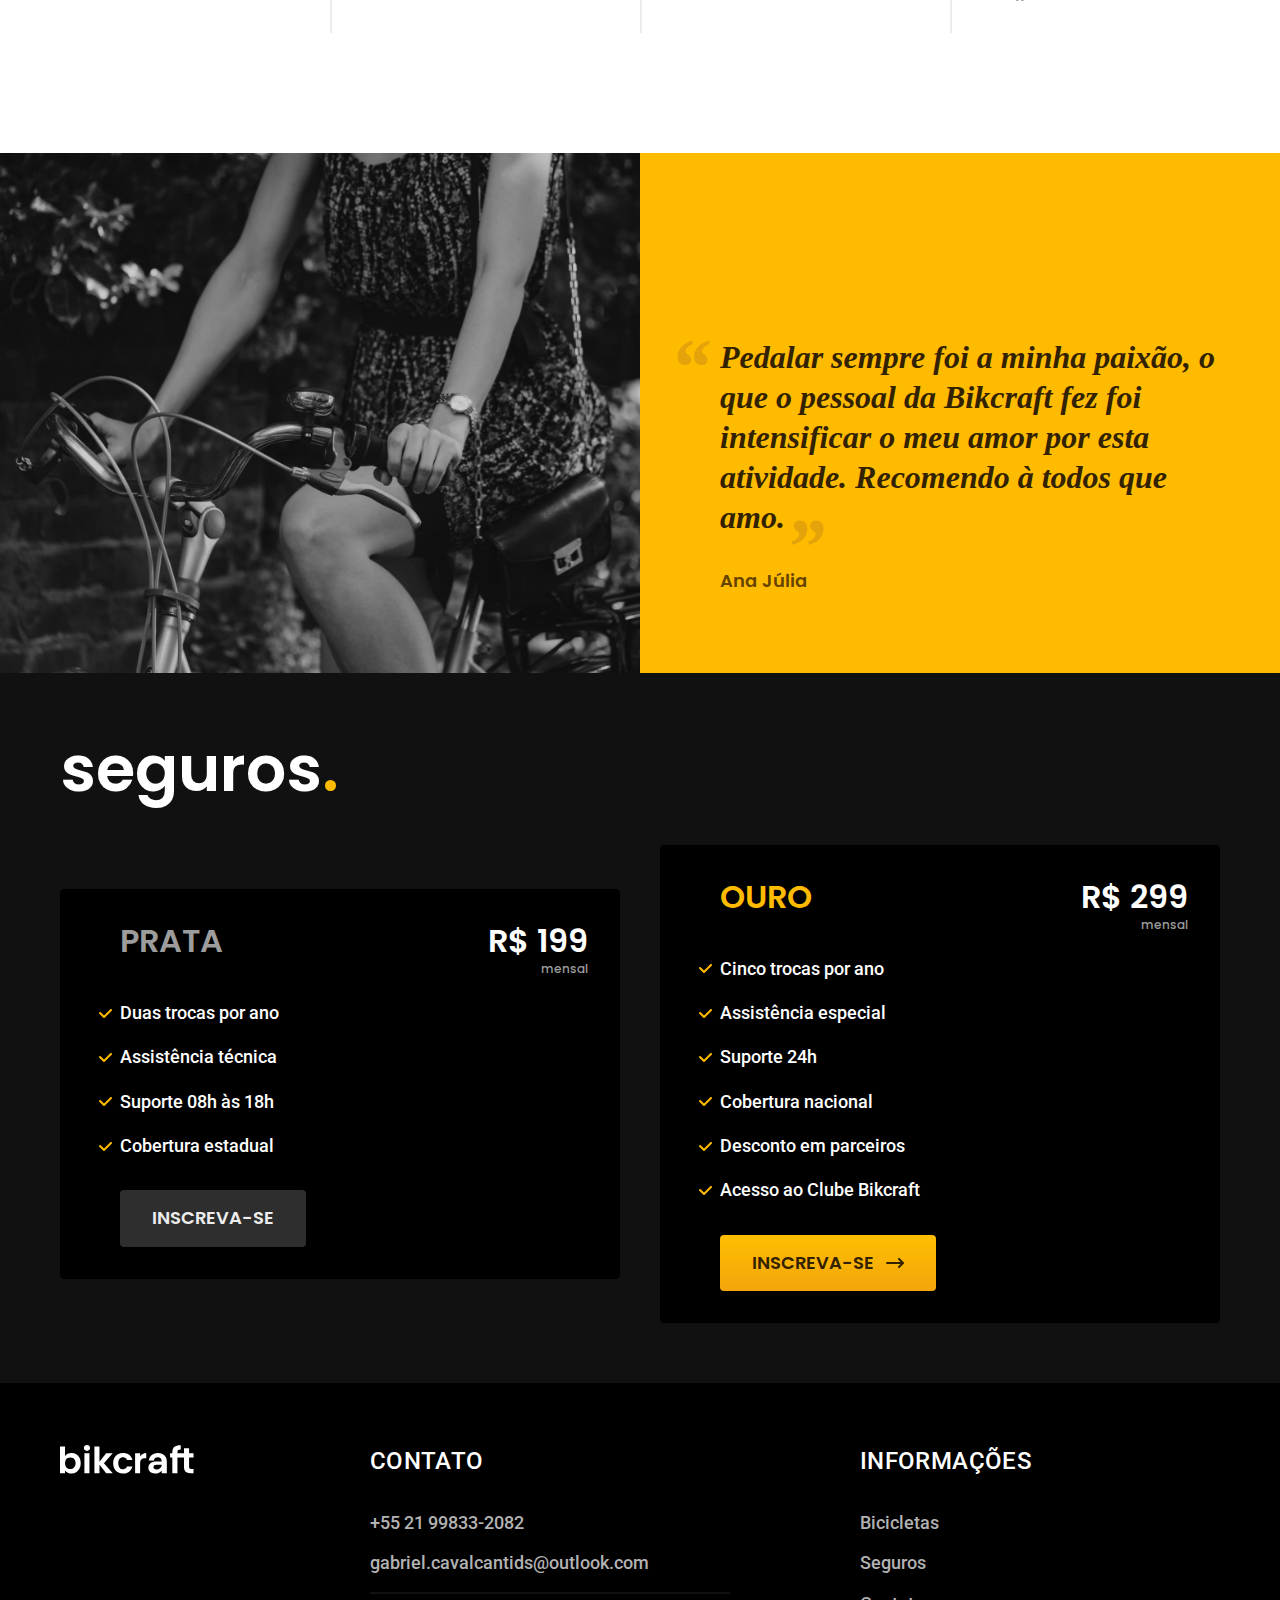
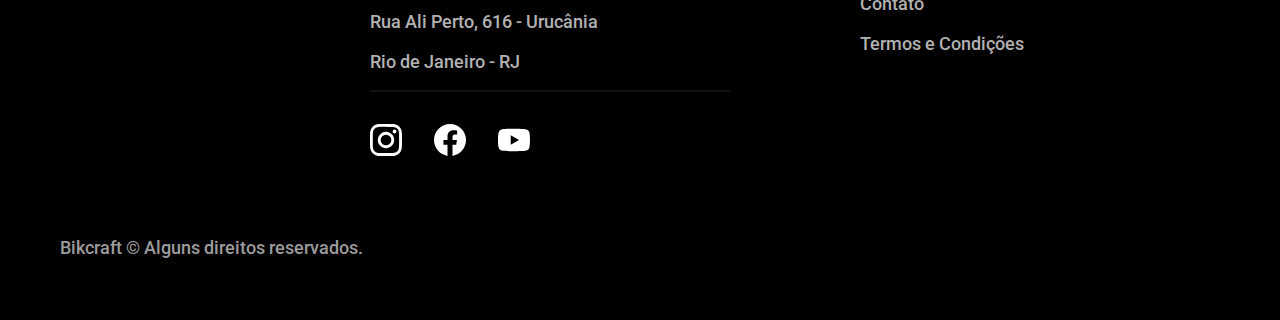
==== commit 7d97cada: "updates" ====
--- a/index.html
+++ b/index.html
@@ -133,7 +133,7 @@
         <a class="botao secundario" href="./orcamento.html">Inscreva-se</a>
       </div>
       <div class="seguros-item">
-        <h3 class="font-1-xl cor-6">OURO</h3>
+        <h3 class="font-1-xl cor-p1">OURO</h3>
         <span class="font-1-xl cor-0">
           R$ 299
           <span class="font-1-xs cor-6">mensal</span>
@@ -146,7 +146,7 @@
           <li>Desconto em parceiros</li>
           <li>Acesso ao Clube Bikcraft</li>
         </ul>
-        <a class="botao" href="./orcamento.html">Inscreva-se</a>
+        <a class="botao seta" href="./orcamento.html">Inscreva-se</a>
       </div>
     </div>
   </article>
@@ -162,7 +162,7 @@
           <li>Rio de Janeiro - RJ</li>
         </ul>
         <div class="footer-redes">
-          <a href="www.instagram.com/eugabrielcrf/"><img src="./img/redes/instagram.svg" width="32" height="32" alt="Instagram"></a>
+          <a href="https://www.instagram.com/eugabrielcrf/"><img src="./img/redes/instagram.svg" width="32" height="32" alt="Instagram"></a>
           <a href="./"><img src="./img/redes/facebook.svg" width="32" height="32" alt="Facebook"></a>
           <a href="./"><img src="./img/redes/youtube.svg" width="32" height="32" alt="Youtube"></a>
         </div>
--- a/css/style.css
+++ b/css/style.css
@@ -1,7 +1,9 @@
 @import url(./global/global.css);
 @import url(./utilidades/cores.css);
 @import url(./utilidades/tipografia.css);
+
 @import url(./global/header.css);
+@import url(./global/footer.css);
 
 /* Utilidades */
 @import url(./utilidades/componentes.css);
@@ -12,8 +14,13 @@
 @import url(./home/tecnologias.css);
 @import url(./home/parceiros.css);
 @import url(./home/depoimento.css);
-@import url(./home/seguros.css);
-@import url(./home/footer.css);
 
-/* Bicicletas */ @import
-  url(./bicicletas/bicicletas-lista.css);
+/* Bicicletas */
+@import url(./bicicletas/bicicletas-lista.css);
+@import url(./bicicletas/bicicletas.css);
+
+/* Seguros */
+@import url(../css/seguros/seguros.css);
+
+/* Termos */
+@import url(../css/termos/termos.css);
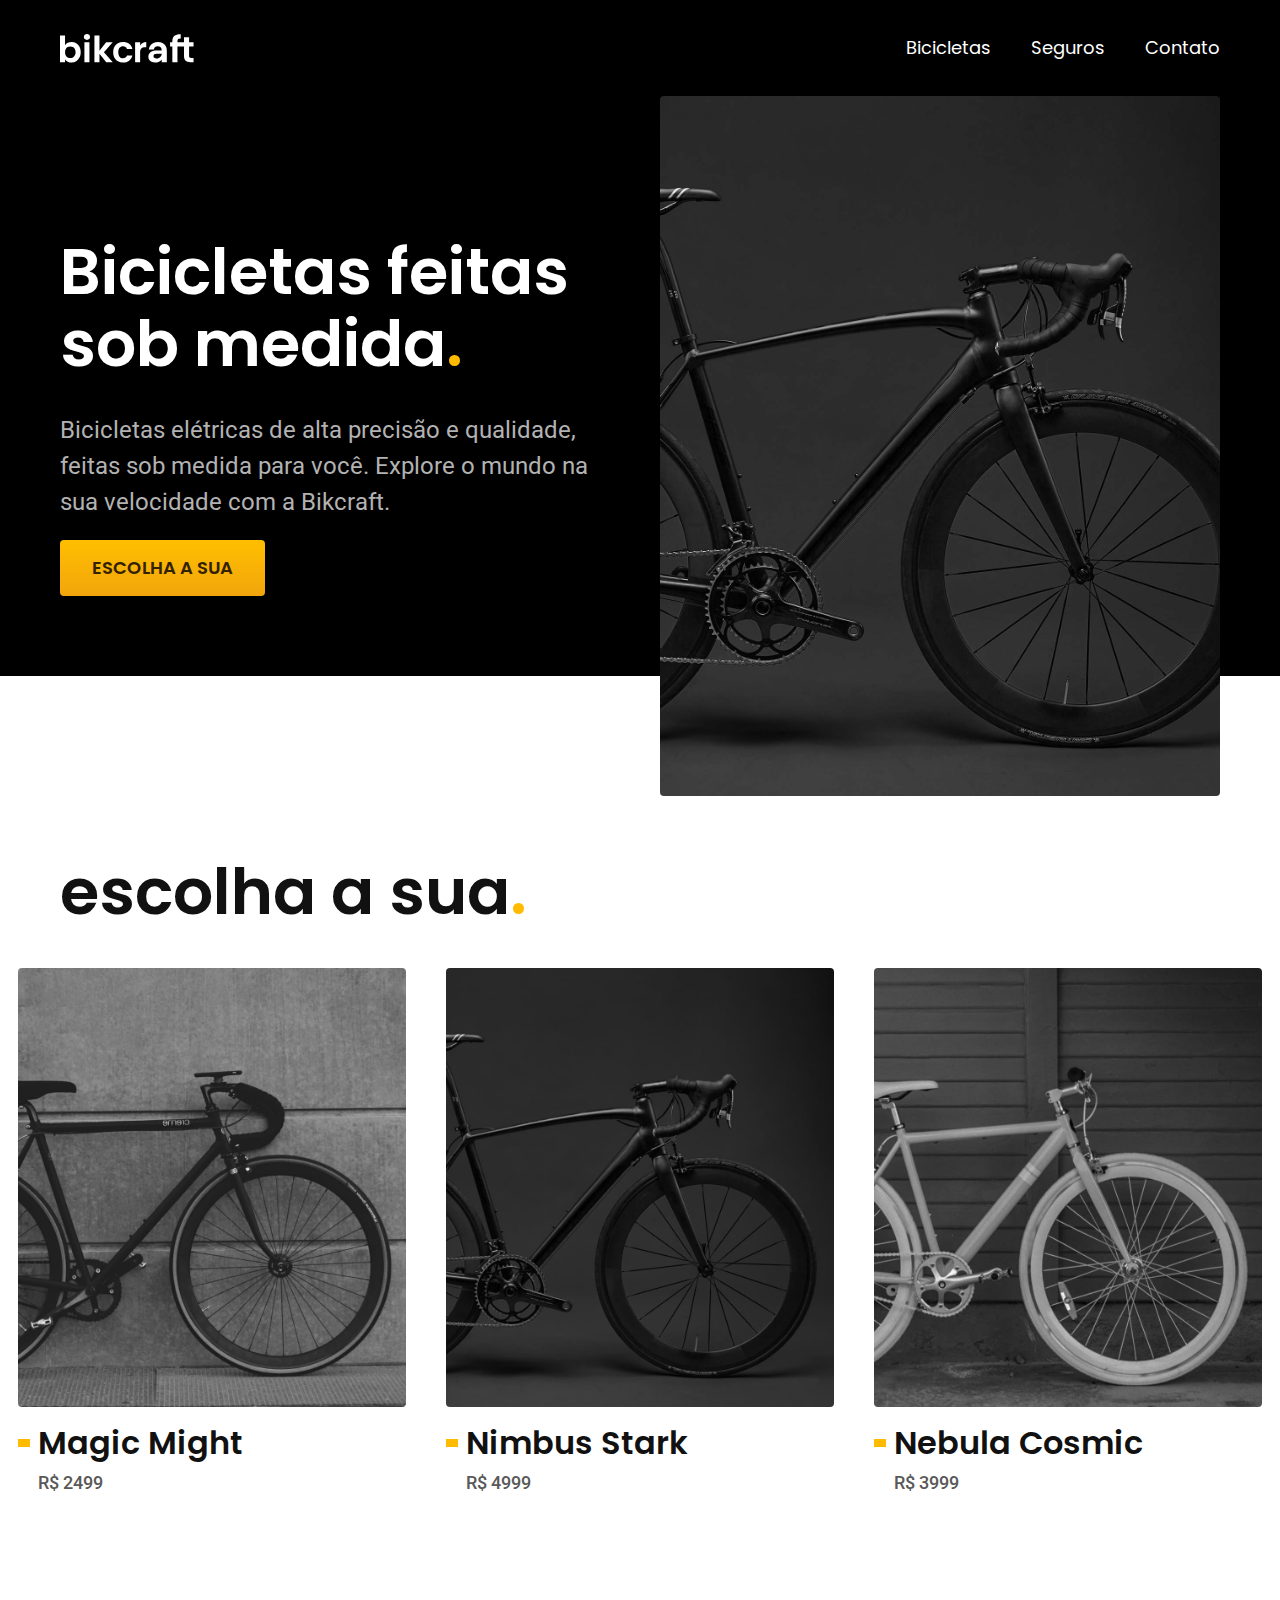
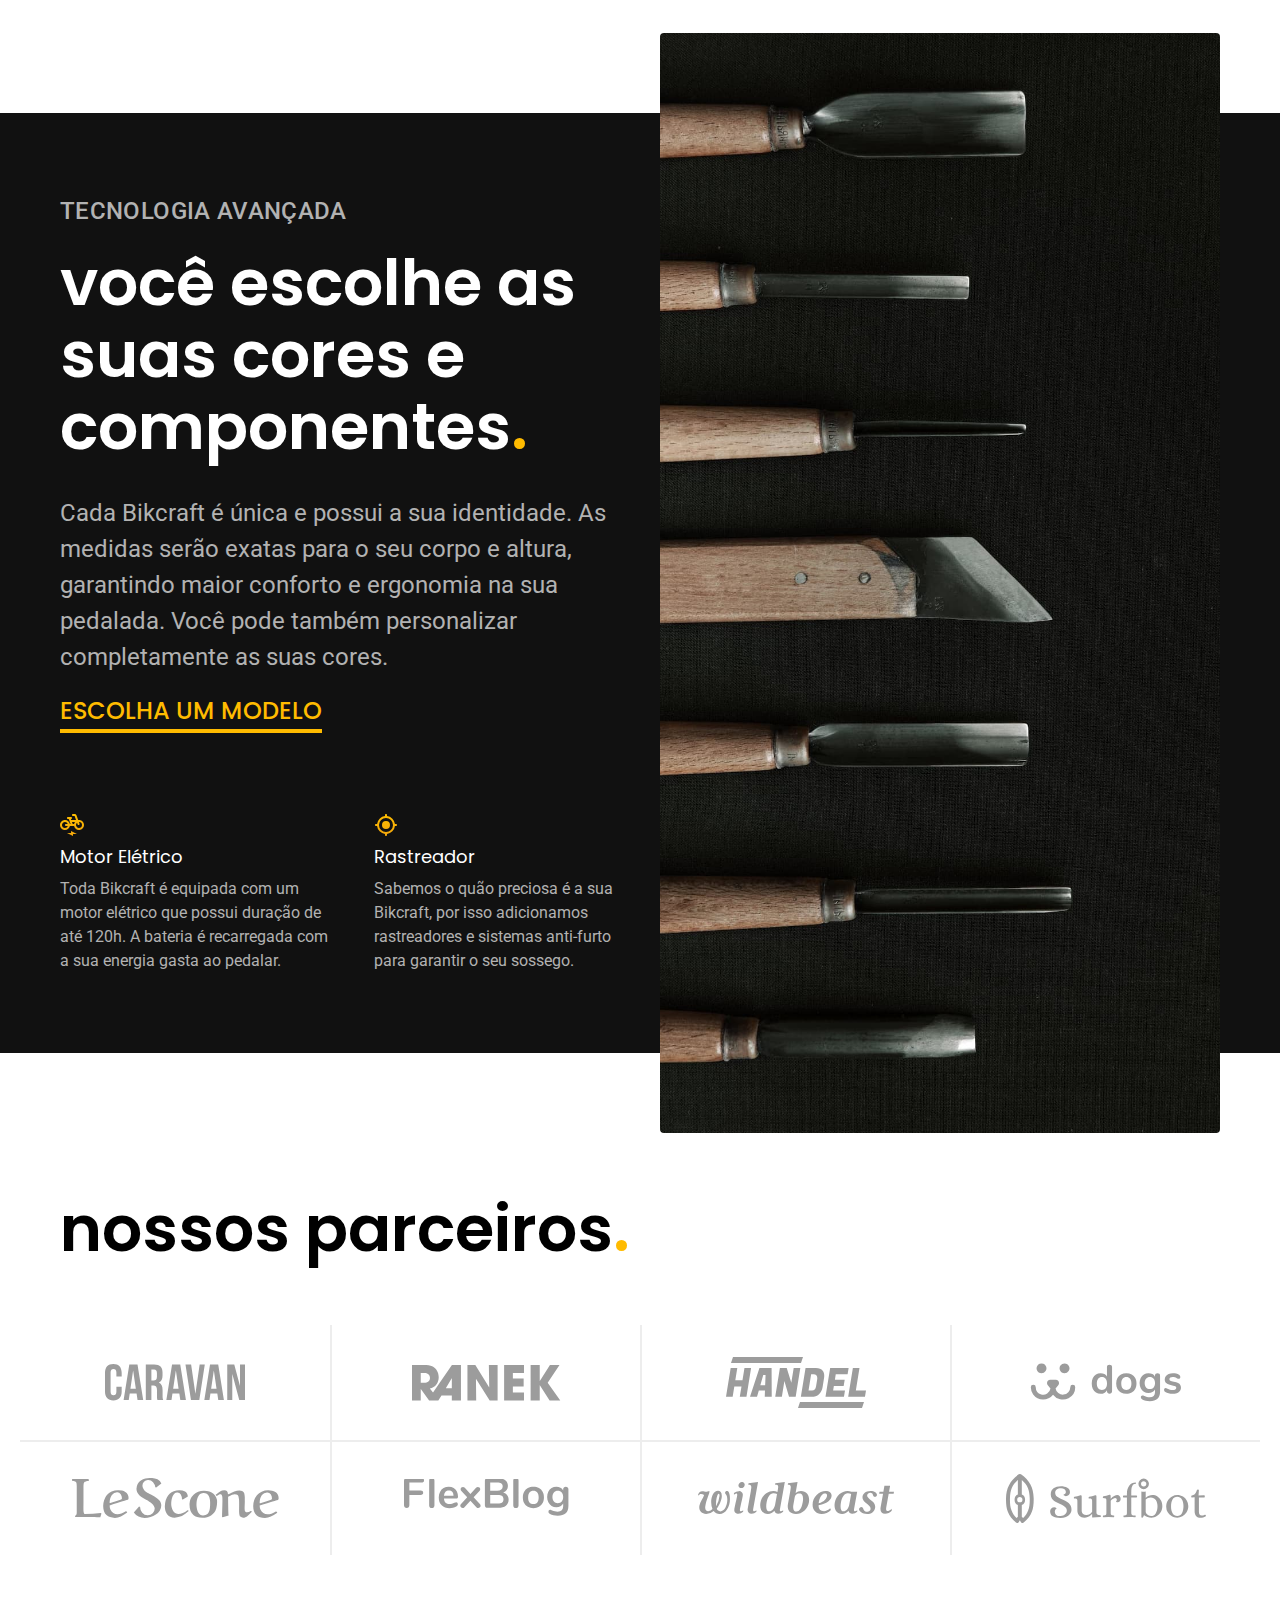
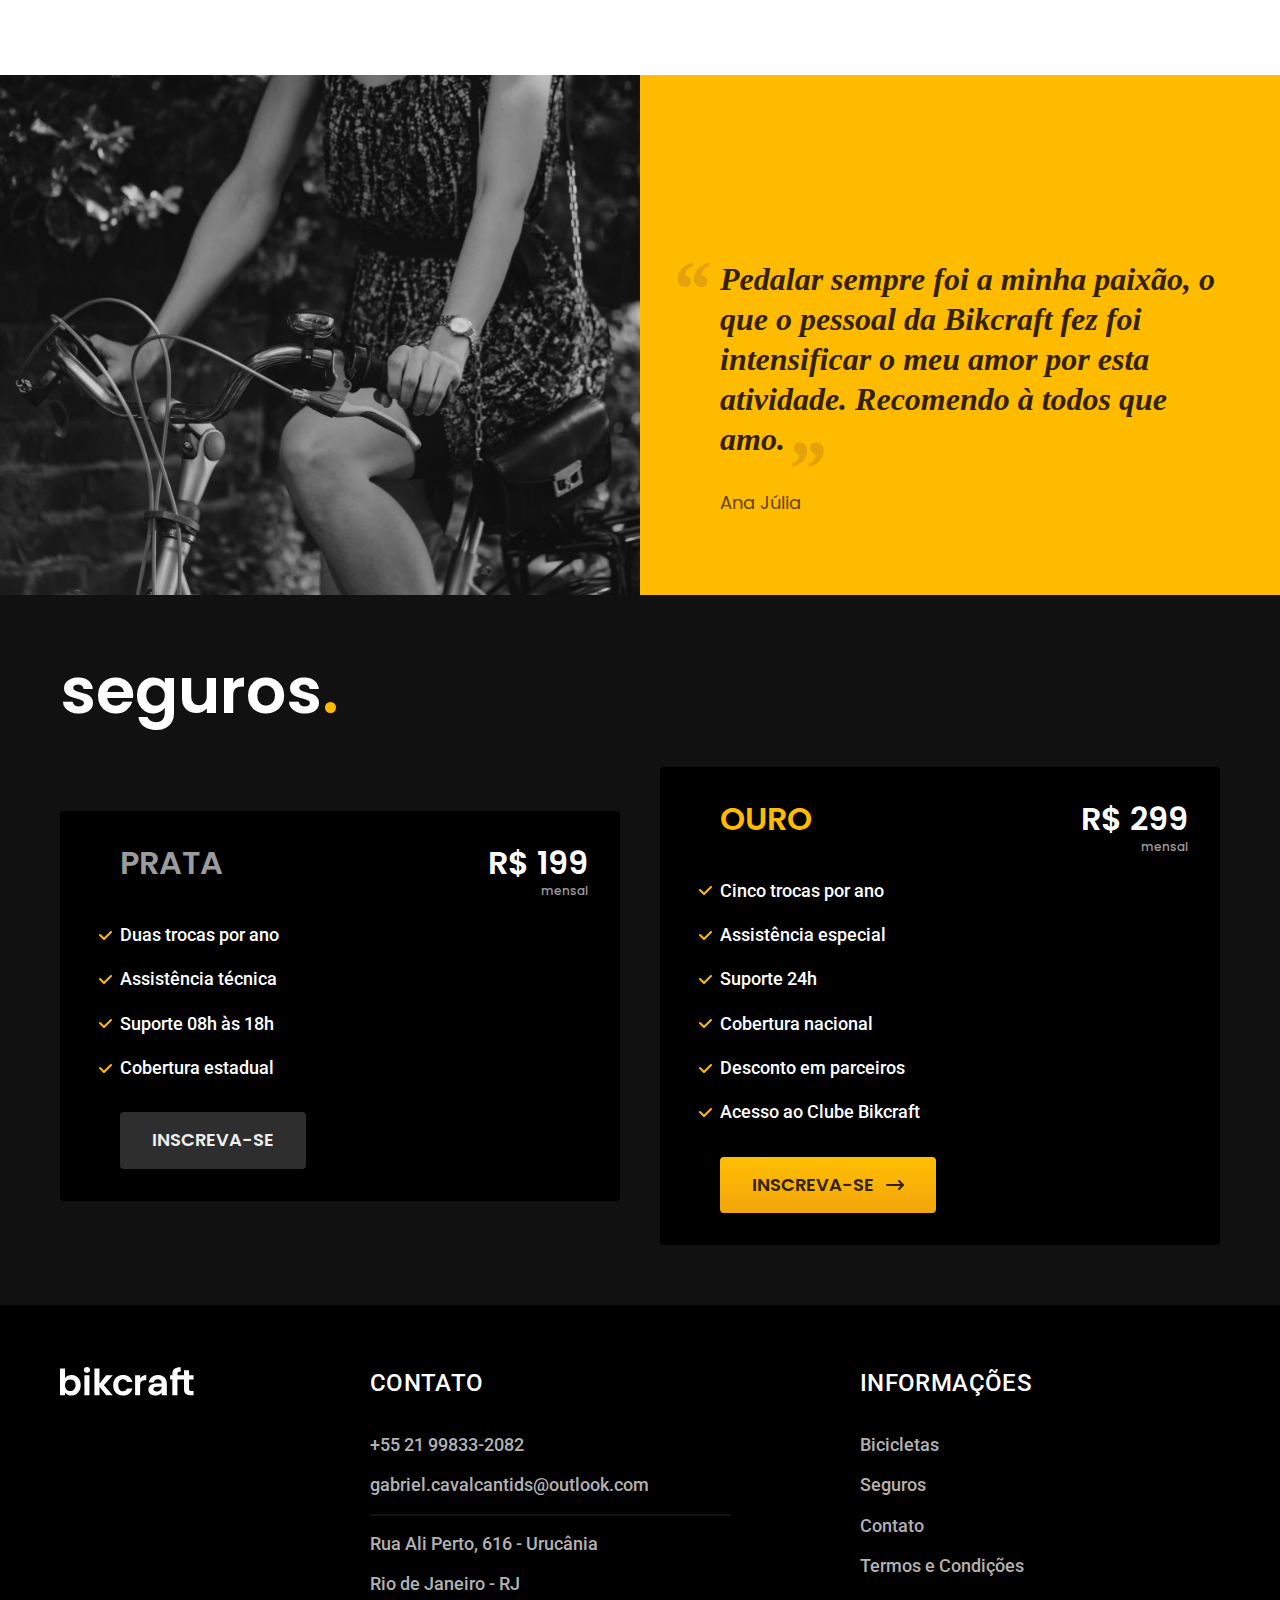
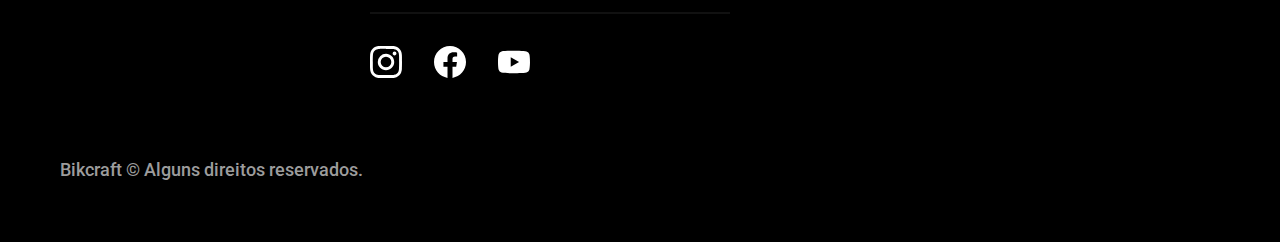
==== commit c2f9cb10: "updates" ====
--- a/index.html
+++ b/index.html
@@ -36,9 +36,10 @@
         <p class="font-2-l cor-5">Bicicletas elétricas de alta precisão e qualidade, feitas sob medida para você. Explore o mundo na sua velocidade com a Bikcraft.</p>
         <a class="botao" href="./bicicletas.html">Escolha a sua</a>
       </div>
-      <div>
-        <img src="./img/fotos/introducao.jpg" alt="Bicicleta elétrica preta">
-      </div>
+      <picture>
+        <source media="(max-width: 800px)" srcset="./img/bicicletas/nimbus.jpg">
+        <img width="1280" height="1600" src="./img/fotos/introducao.jpg" alt="Bicicleta elétrica preta">
+      </picture>
     </div>
   </main>
   <article class="bicicletas-lista">
@@ -46,14 +47,14 @@
     <ul>
       <li>
         <a href="./bicicletas/magic.html">
-          <img src="./img/bicicletas/magic-home.jpg" alt="Bicileta Preta" width="460" height="520">
+          <img src="./img/bicicletas/magic-home.jpg" alt="Bicicleta Preta" width="460" height="520">
           <h3 class="font-1-xl cor-11">Magic Might</h3>
           <span class="font-2-m cor-8">R$ 2499</span>
         </a>
       </li>
       <li>
         <a href="./bicicletas/magic.html">
-          <img src="./img/bicicletas/nimbus-home.jpg" alt="Bicileta Preta" width="460" height="520">
+          <img src="./img/bicicletas/nimbus-home.jpg" alt="Bicicleta Preta" width="460" height="520">
           <h3 class="font-1-xl cor-11">Nimbus Stark</h3>
           <span class="font-2-m cor-8">R$ 4999</span>
         </a>
--- a/css/style.css
+++ b/css/style.css
@@ -7,6 +7,7 @@
 
 /* Utilidades */
 @import url(./utilidades/componentes.css);
+@import url(./utilidades/formulario.css);
 
 /* Home */
 
@@ -19,8 +20,18 @@
 @import url(./bicicletas/bicicletas-lista.css);
 @import url(./bicicletas/bicicletas.css);
 
+/* Bicicleta */
+@import url(./bicicleta/bicicleta.css);
+@import url(./bicicleta/seguro.css);
+
 /* Seguros */
 @import url(../css/seguros/seguros.css);
+@import url(../css/seguros/vantagens.css);
+@import url(../css/seguros/perguntas.css);
+
+/* Contato */
+@import url(../css/contato/contato.css);
 
 /* Termos */
 @import url(../css/termos/termos.css);
+
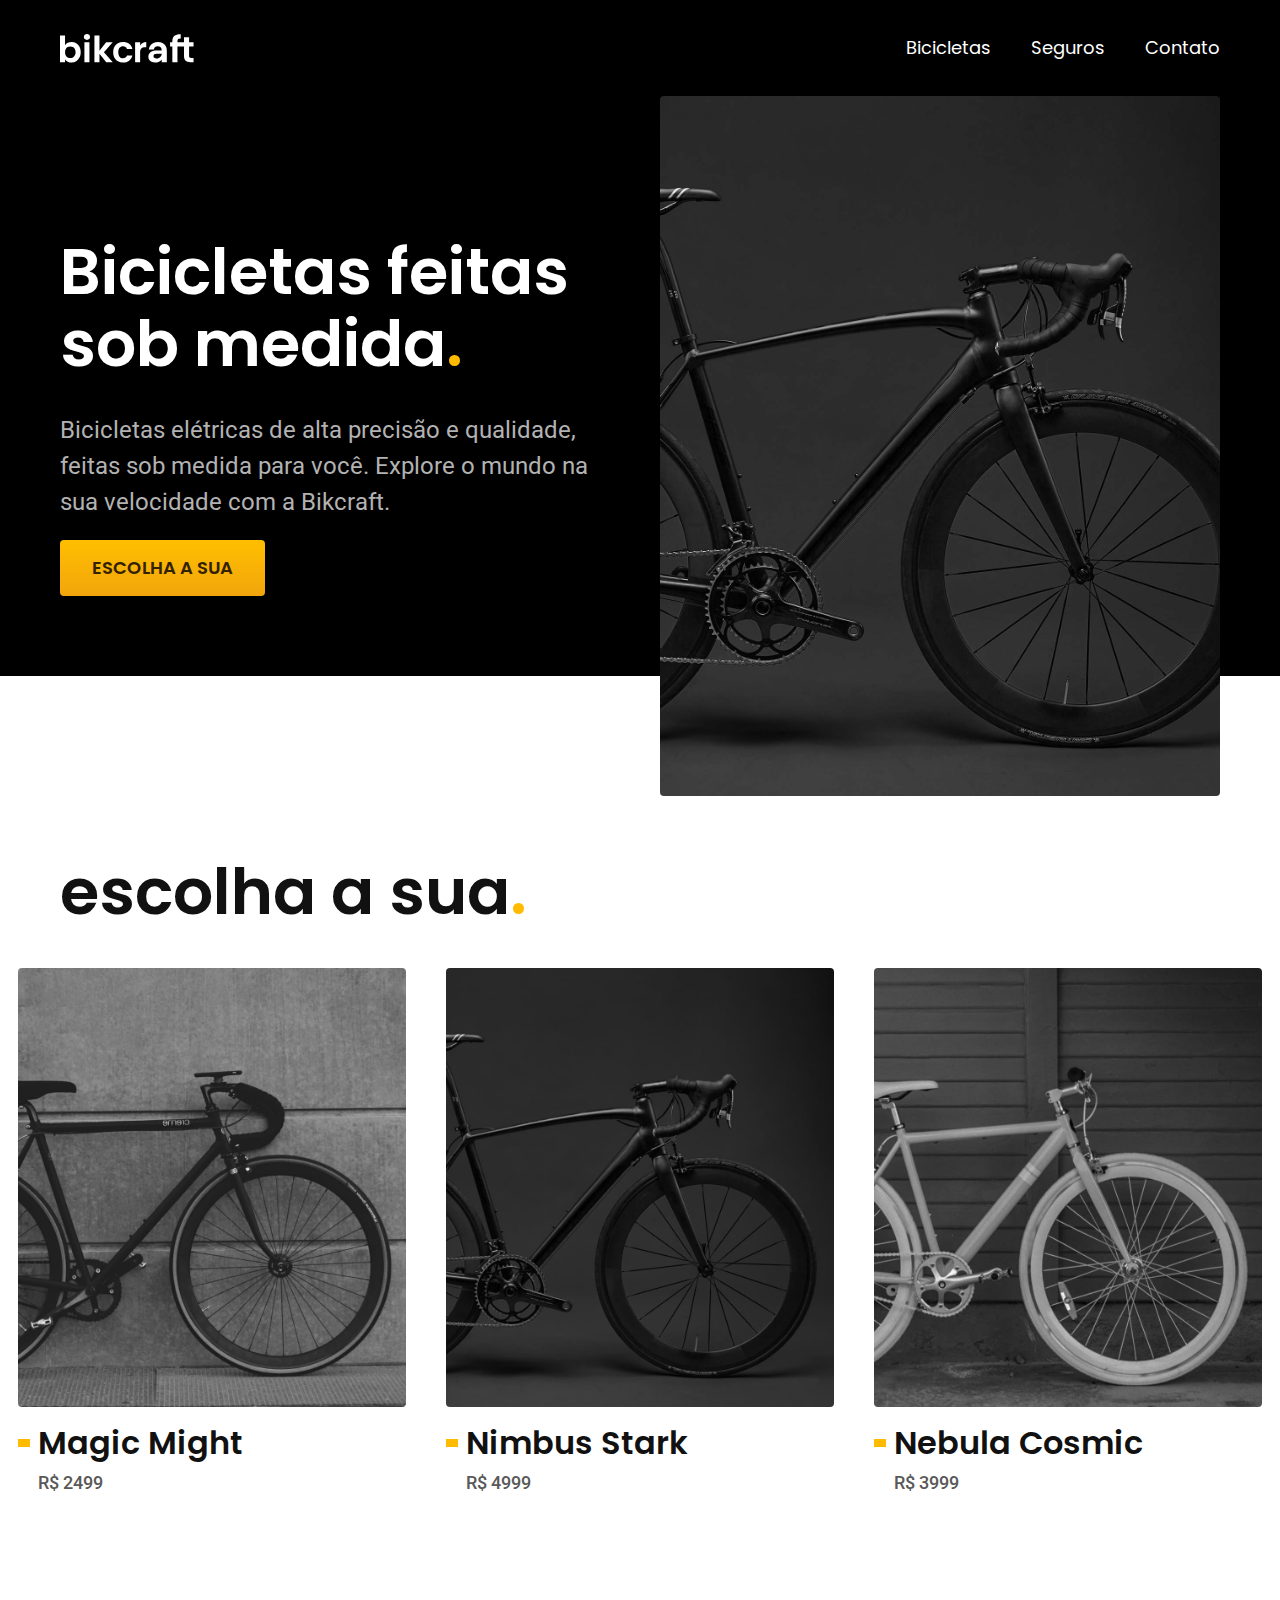
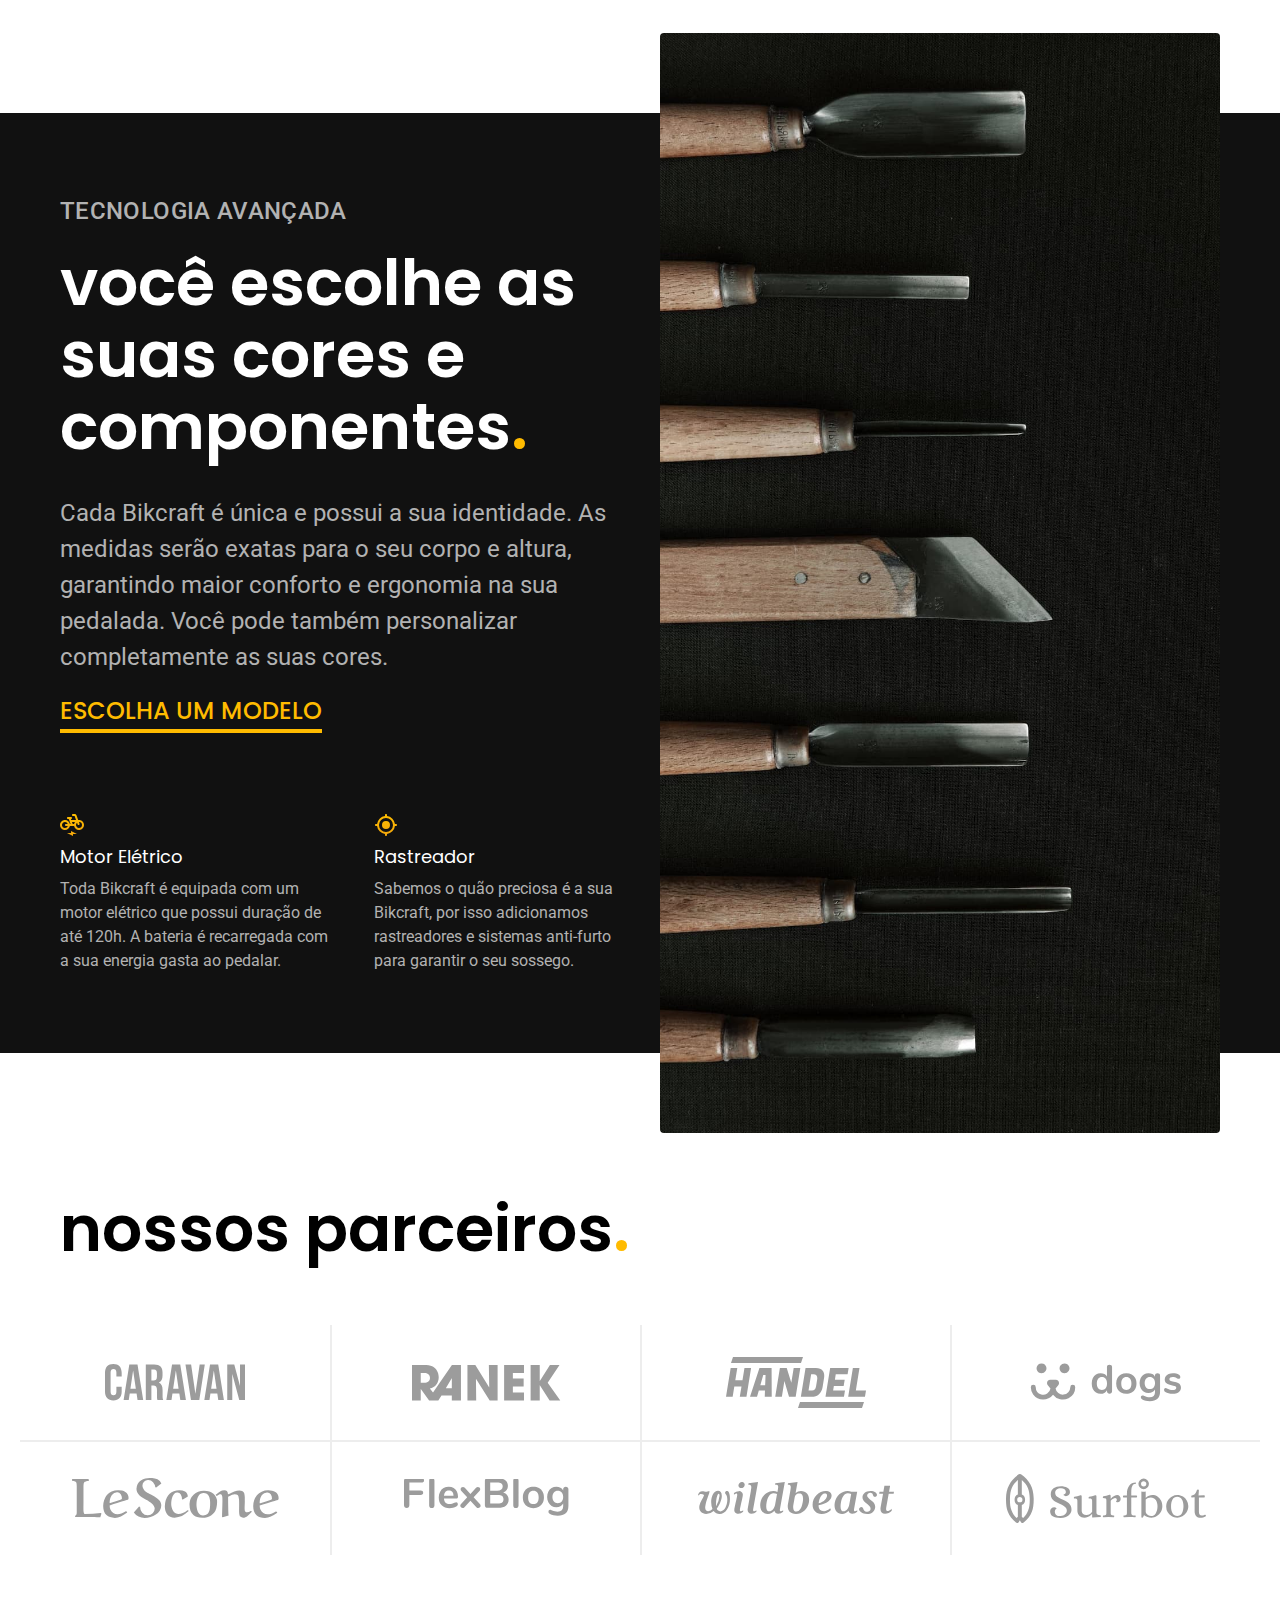
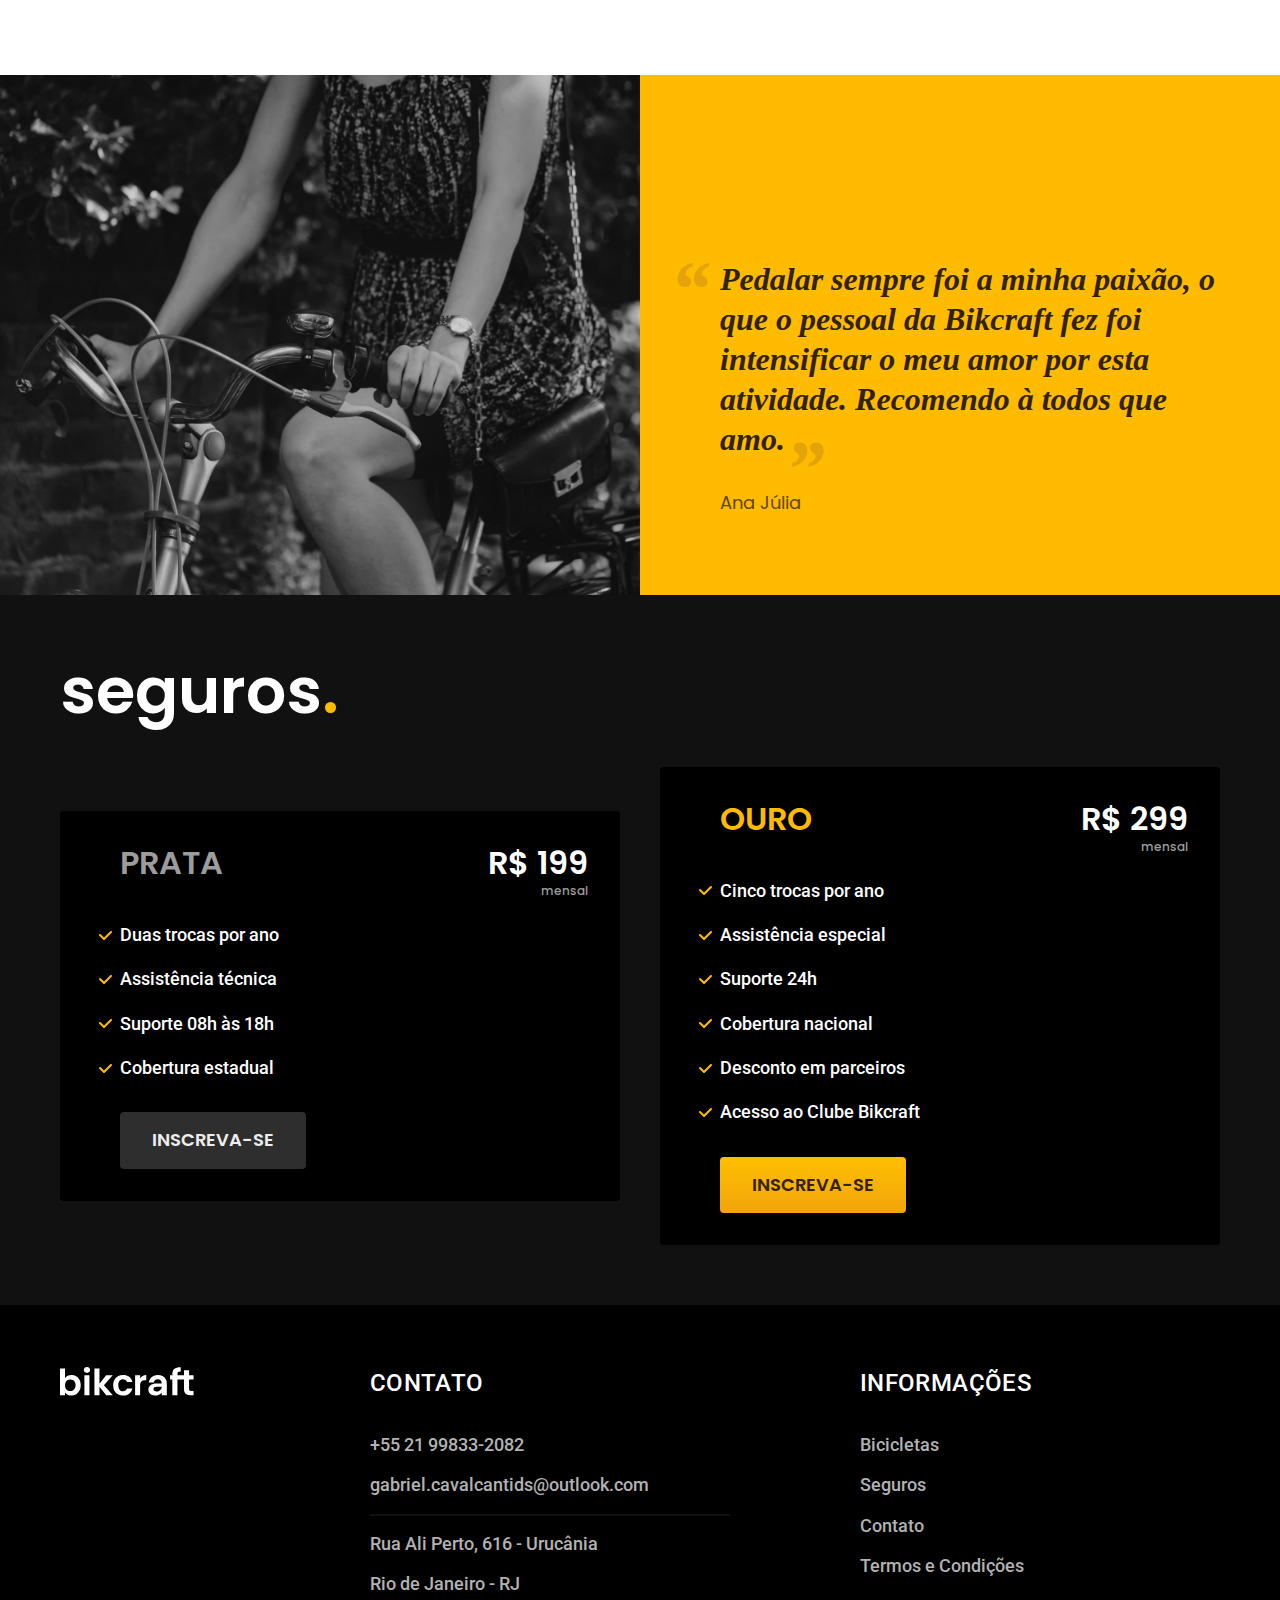
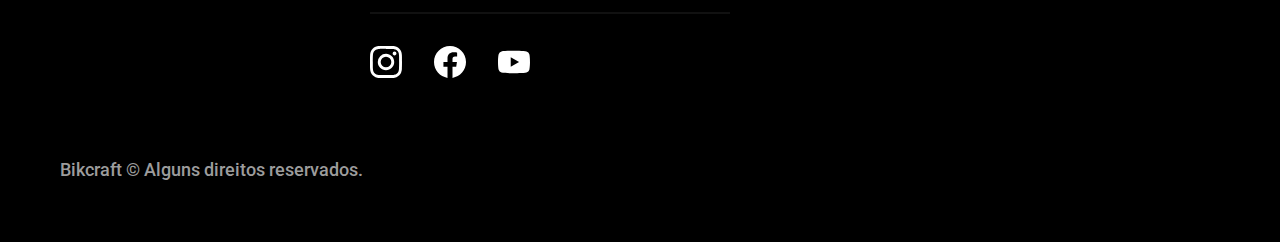
==== commit 9f698f1c: "now is final update lol" ====
--- a/index.html
+++ b/index.html
@@ -10,7 +10,8 @@
   <link rel="preconnect" href="https://fonts.googleapis.com">
   <link rel="preconnect" href="https://fonts.gstatic.com" crossorigin>
   <link href="https://fonts.googleapis.com/css2?family=Merriweather:ital,wght@1,900&family=Poppins:wght@400;500;600&family=Roboto:wght@400;500&display=swap" rel="stylesheet">
-  <link rel="stylesheet" href="./css/style.css">
+  <link rel="preload" href="./css/style.css" as="style">
+  <link rel="stylesheet" href="./css/style.css" as="style">
   <link rel="shortcut icon" href="./favicon.svg" type="image/x-icon">
 </head>
 
@@ -18,7 +19,7 @@
   <header class="header-bg">
     <div class="header container">
       <a href="./">
-        <img src="./img/bikcraft.svg" alt="Bikcraft">
+        <img src="./img/bikcraft.svg" width="136" height="32" alt="Bikcraft">
       </a>
       <nav aria-label="primaria">
         <ul class="header-menu font-1-m-b cor-0">
@@ -147,7 +148,7 @@
           <li>Desconto em parceiros</li>
           <li>Acesso ao Clube Bikcraft</li>
         </ul>
-        <a class="botao seta" href="./orcamento.html">Inscreva-se</a>
+        <a class="botao" href="./orcamento.html">Inscreva-se</a>
       </div>
     </div>
   </article>
--- a/css/style.css
+++ b/css/style.css
@@ -31,7 +31,10 @@
 
 /* Contato */
 @import url(../css/contato/contato.css);
+@import url(../css/contato/lojas.css);
 
 /* Termos */
 @import url(../css/termos/termos.css);
 
+/* Orçamento */
+@import url(../css/orcamento/orcamento.css);--- a/css/style.css
+++ b/css/style.css
@@ -31,7 +31,10 @@
 
 /* Contato */
 @import url(../css/contato/contato.css);
+@import url(../css/contato/lojas.css);
 
 /* Termos */
 @import url(../css/termos/termos.css);
 
+/* Orçamento */
+@import url(../css/orcamento/orcamento.css);